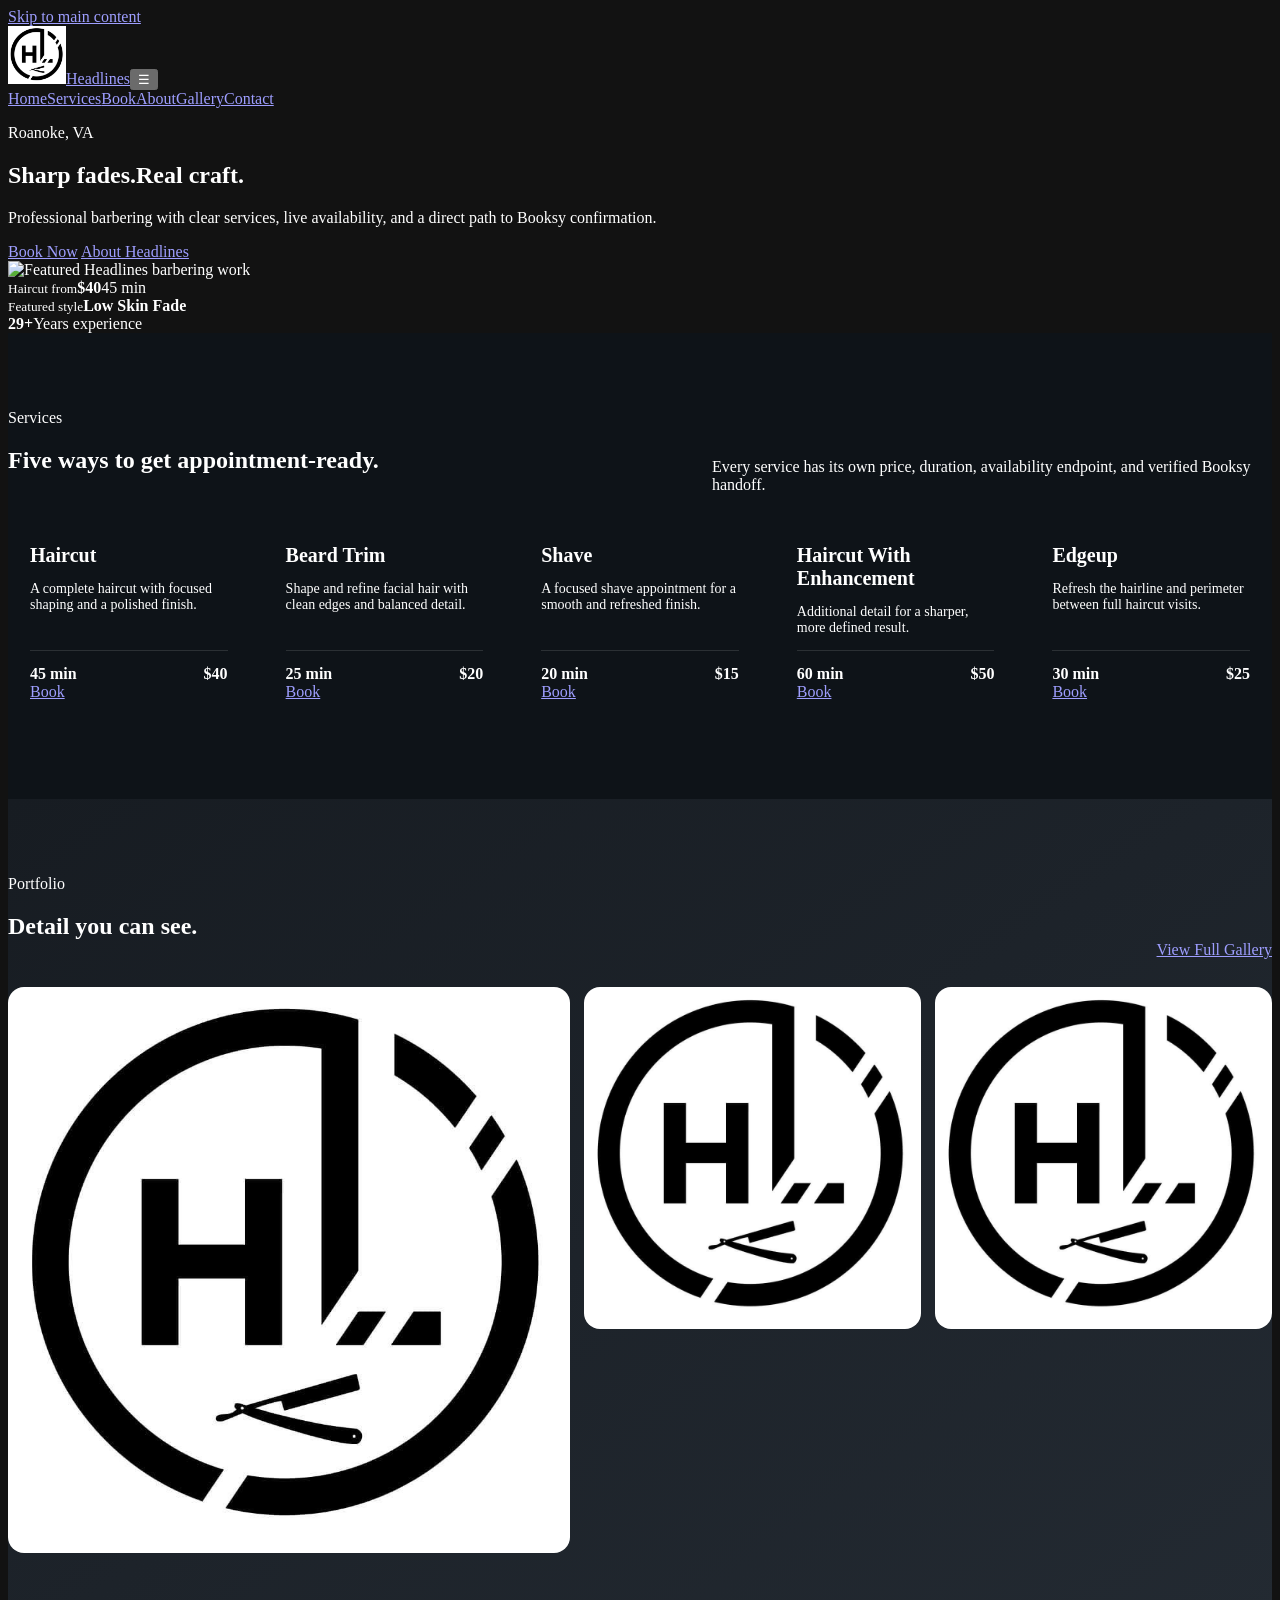
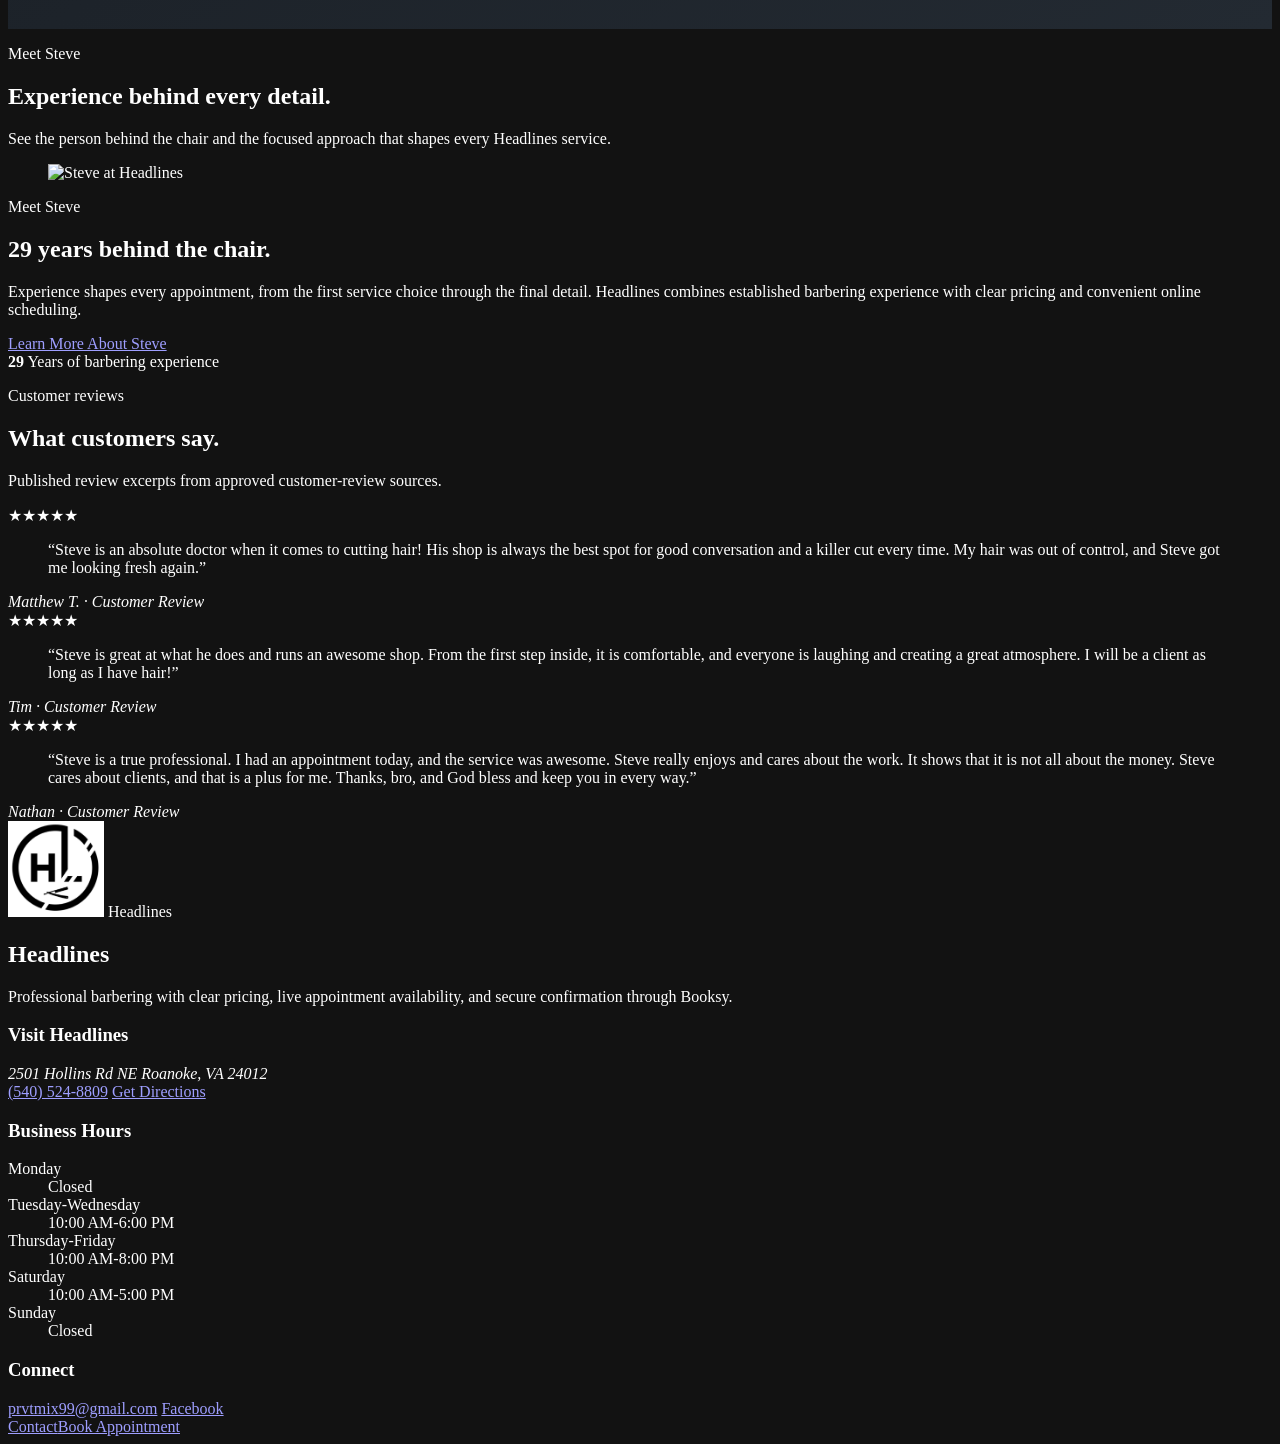
==== public-site/index.html @ 792f94fc "Complete Headlines branding and contact information" ====
<!doctype html>
<html lang="en-US">
<head>
  <meta charset="utf-8">
  <meta name="viewport" content="width=device-width, initial-scale=1">
  <meta name="theme-color" content="#111820">
  <meta name="color-scheme" content="dark">
  <title>Headlines | Haircuts and Grooming</title>
  <link rel="icon" type="image/png" sizes="32x32" href="/assets/images/proud-pops-favicon-32.png">
  <link rel="icon" type="image/png" sizes="192x192" href="/assets/images/proud-pops-icon-192.png">
  <link rel="apple-touch-icon" sizes="180x180" href="/assets/images/proud-pops-apple-touch-icon.png">
  <meta name="description" content="Explore Headlines services, portfolio, and live appointment availability, then open Booksy with the selected service, date, and time ready to confirm.">
  <link rel="canonical" href="https://proudpops.denduluru.com/">
  <meta property="og:type" content="website">
  <meta property="og:title" content="Headlines">
  <meta property="og:description" content="Professional barbering, clear pricing, live availability, and direct Booksy appointment confirmation.">
  <meta property="og:url" content="https://proudpops.denduluru.com/">
  <link rel="preconnect" href="https://wkpl27gu7j.execute-api.us-east-1.amazonaws.com" crossorigin>
  <link rel="stylesheet" href="/assets/css/site.css">
  <style>
    .pp-home-hero{padding:72px 0;background:radial-gradient(circle at 75% 20%,rgba(69,169,157,.17),transparent 35%),linear-gradient(145deg,#171c22,#232a32)}
    .pp-home-hero-grid{display:grid;grid-template-columns:minmax(0,1.08fr) minmax(370px,.92fr);gap:44px;align-items:center}
    .pp-home-title{margin:0;font-size:clamp(52px,8vw,98px);line-height:.91;letter-spacing:-.068em}
    .pp-home-title span{display:block;color:var(--pp-gold)}
    .pp-home-copy{max-width:680px;margin:21px 0 0;color:var(--pp-muted);font-size:18px}
    .pp-home-actions{display:flex;flex-wrap:wrap;gap:12px;margin-top:28px}
    .pp-home-proof{display:flex;flex-wrap:wrap;gap:18px;margin-top:28px;color:var(--pp-muted);font-size:13px;font-weight:800}
    .pp-home-proof span::before{content:'✓';margin-right:7px;color:var(--pp-teal)}
    .pp-home-visual{position:relative;min-height:540px;overflow:hidden;border:1px solid rgba(255,255,255,.14);border-radius:22px;background:var(--pp-surface-dark);box-shadow:var(--pp-shadow)}
    .pp-home-visual img{width:100%;height:100%;min-height:540px;object-fit:cover;filter:brightness(.86)}
    .pp-home-visual-badge{position:absolute;left:18px;right:18px;bottom:18px;padding:18px;border:1px solid rgba(255,255,255,.18);border-radius:14px;background:rgba(14,19,24,.88);backdrop-filter:blur(12px)}
    .pp-home-visual-badge strong{display:block;font-size:19px}.pp-home-visual-badge span{color:var(--pp-muted)}
    .pp-home-section{padding:76px 0}.pp-home-section-dark{background:#0e1318}.pp-home-section-gradient{background:linear-gradient(145deg,#171c22,#232a32)}
    .pp-home-heading-row{display:flex;align-items:end;justify-content:space-between;gap:24px;margin-bottom:28px}.pp-home-heading-row p{max-width:560px;margin:0;color:var(--pp-muted)}
    .pp-home-services{display:grid;grid-template-columns:repeat(5,minmax(0,1fr));gap:14px}
    .pp-home-service{display:flex;flex-direction:column;padding:22px}.pp-home-service h3{margin:0;font-size:20px}.pp-home-service p{flex:1;color:var(--pp-muted);font-size:14px}.pp-home-service-meta{display:flex;justify-content:space-between;gap:10px;padding-top:14px;border-top:1px solid rgba(255,255,255,.12);font-weight:900}.pp-home-service-meta span:last-child{color:var(--pp-gold)}
    .pp-home-gallery{display:grid;grid-template-columns:1.25fr .75fr .75fr;gap:14px}.pp-home-gallery a{position:relative;min-height:330px;overflow:hidden;border-radius:16px}.pp-home-gallery a:first-child{min-height:470px;grid-row:span 2}.pp-home-gallery img{width:100%;height:100%;object-fit:cover;transition:transform .25s ease}.pp-home-gallery a:hover img{transform:scale(1.03)}
    .pp-home-about{display:grid;grid-template-columns:minmax(0,1fr) minmax(320px,.75fr);gap:22px}.pp-home-about-card{padding:30px}.pp-home-about-card h2{margin:0 0 14px;font-size:clamp(34px,5vw,54px);line-height:1}.pp-home-about-card p{color:var(--pp-muted)}
    .pp-home-cta{display:grid;grid-template-columns:minmax(0,1fr) auto;gap:24px;align-items:center;padding:32px}.pp-home-cta h2{margin:0 0 8px;font-size:36px}.pp-home-cta p{margin:0;color:var(--pp-muted)}
    @media(max-width:1050px){.pp-home-services{grid-template-columns:repeat(3,minmax(0,1fr))}.pp-home-hero-grid{grid-template-columns:1fr}.pp-home-visual{min-height:460px}.pp-home-visual img{min-height:460px}}
    @media(max-width:760px){.pp-home-services{grid-template-columns:1fr 1fr}.pp-home-gallery{grid-template-columns:1fr 1fr}.pp-home-gallery a:first-child{grid-column:1/3;grid-row:auto;min-height:390px}.pp-home-about,.pp-home-cta{grid-template-columns:1fr}.pp-home-heading-row{align-items:flex-start;flex-direction:column}}
    @media(max-width:520px){.pp-home-services,.pp-home-gallery{grid-template-columns:1fr}.pp-home-gallery a:first-child{grid-column:auto}.pp-home-actions{display:grid}.pp-home-actions .pp-button{width:100%}.pp-home-visual,.pp-home-visual img{min-height:420px}}
  </style>
  <script src="/assets/js/site.js" defer></script>
  <!-- PROUDPOPS-MULTIPAGE-HOMEPAGE-PRODUCTION-V1 -->
  <!-- PROUDPOPS-CONCEPT-HERO-ON-HOME-V1 -->
  <!-- PROUDPOPS-OFFICIAL-LOGO-V1 -->
  <!-- PROUDPOPS-ABOUT-STEVE-REVIEWS-V1 -->
  <!-- PROUDPOPS-STEVE-PHOTO-V1 -->
  <!-- PROUDPOPS-HOMEPAGE-ORDER-APPROVED-V1 -->
  <!-- PROUDPOPS-ADDRESS-PHONE-V1 -->
      <!-- PROUDPOPS-HOMEPAGE-FOOTER-CLEANUP-V1 -->
  <!-- PROUDPOPS-HOURS-FACEBOOK-EMAIL-V1 -->
  <!-- PROUDPOPS-SIMPLIFIED-FOOTER-V1 -->
  <!-- PROUDPOPS-FOOTER-NAV-COLUMNS-REMOVED-V2 -->
  <!-- PROUDPOPS-HOME-SERVICE-ACCENTS-V1 -->
  <!-- PROUDPOPS-ACTUAL-HOME-SERVICE-ACCENTS-DEPLOYED-V1 -->
  <!-- PROUDPOPS-HOMEPAGE-REAL-GALLERY-PHOTOS-V1 -->
  <!-- PROUDPOPS-HOMEPAGE-PORTFOLIO-THIRD-REAL-V1 -->
  <!-- PROUDPOPS-MOBILE-STEVE-INTRO-DEPLOYED-V1 -->
  <!-- PROUDPOPS-HOME-PORTFOLIO-EQUAL-COLUMNS-DEPLOYED-V1 -->
</head>
<body class="pp-homepage">
  <a class="pp-skip-link" href="#main-content">Skip to main content</a>
  <header class="pp-site-header"><div class="pp-wrap pp-header-inner"><a class="pp-brand" href="/index.html" aria-label="Headlines multipage home"><img class="pp-brand-logo" src="assets/images/headlines-logo.jpg" alt="Headlines logo" width="58" height="58" decoding="async"><span>Headlines</span></a><button class="pp-menu-button" type="button" aria-label="Open navigation menu" aria-expanded="false" data-menu-toggle><span aria-hidden="true">☰</span></button><nav class="pp-nav" aria-label="Primary navigation" data-site-nav><a href="/index.html">Home</a><a href="/services.html">Services</a><a class="pp-nav-book" href="/book.html">Book</a><a href="/about.html">About</a><a href="/gallery.html">Gallery</a><a href="/contact.html">Contact</a></nav></div></header>

  <main id="main-content">
    <section class="pp-concept-home-hero" aria-labelledby="home-hero-title">
  <div class="pp-wrap pp-concept-home-grid">
    <div class="pp-concept-home-copy">
      <p class="pp-kicker">Roanoke, VA</p>
      <h1 id="home-hero-title">Sharp fades.<span>Real craft.</span></h1>
      <p>Professional barbering with clear services, live availability, and a direct path to Booksy confirmation.</p>
      <div class="pp-concept-home-actions">
        <a class="pp-button pp-button-primary" href="/book.html">Book Now</a>
        <a class="pp-button pp-button-secondary" href="/about.html">About Headlines</a>
      </div>
    </div>
    <div class="pp-concept-home-visual">
      <img src="/assets/images/ai-bald-fade-waves.png" alt="Featured Headlines barbering work" fetchpriority="high" decoding="async">
      <div class="pp-concept-badge pp-concept-price"><small>Haircut from</small><strong>$40</strong><span>45 min</span></div>
      <div class="pp-concept-badge pp-concept-style"><small>Featured style</small><strong>Low Skin Fade</strong></div>
      <div class="pp-concept-badge pp-concept-experience"><strong>29+</strong><span>Years experience</span></div>
    </div>
  </div>
</section>

    <section class="pp-home-section pp-home-section-dark" aria-labelledby="home-services-title"><div class="pp-wrap"><div class="pp-home-heading-row"><div><p class="pp-kicker">Services</p><h2 class="pp-section-title" id="home-services-title">Five ways to get appointment-ready.</h2></div><p>Every service has its own price, duration, availability endpoint, and verified Booksy handoff.</p></div><div class="pp-home-services">
      <article class="pp-card pp-home-service"><h3>Haircut</h3><p>A complete haircut with focused shaping and a polished finish.</p><div class="pp-home-service-meta"><span>45 min</span><span>$40</span></div><a class="pp-button pp-button-primary" href="/book.html?service=haircut">Book</a></article>
      <article class="pp-card pp-home-service"><h3>Beard Trim</h3><p>Shape and refine facial hair with clean edges and balanced detail.</p><div class="pp-home-service-meta"><span>25 min</span><span>$20</span></div><a class="pp-button pp-button-primary" href="/book.html?service=beard-trim">Book</a></article>
      <article class="pp-card pp-home-service"><h3>Shave</h3><p>A focused shave appointment for a smooth and refreshed finish.</p><div class="pp-home-service-meta"><span>20 min</span><span>$15</span></div><a class="pp-button pp-button-primary" href="/book.html?service=shave">Book</a></article>
      <article class="pp-card pp-home-service"><h3>Haircut With Enhancement</h3><p>Additional detail for a sharper, more defined result.</p><div class="pp-home-service-meta"><span>60 min</span><span>$50</span></div><a class="pp-button pp-button-primary" href="/book.html?service=haircut-enhancement">Book</a></article>
      <article class="pp-card pp-home-service"><h3>Edgeup</h3><p>Refresh the hairline and perimeter between full haircut visits.</p><div class="pp-home-service-meta"><span>30 min</span><span>$25</span></div><a class="pp-button pp-button-primary" href="/book.html?service=edgeup">Book</a></article>
    </div></div></section>
<!-- PROUDPOPS-HOMEPAGE-SECTION-ORDER-V1 -->
<section class="pp-home-section pp-home-section-gradient" aria-labelledby="home-gallery-title"><div class="pp-wrap"><div class="pp-home-heading-row"><div><p class="pp-kicker">Portfolio</p><h2 class="pp-section-title" id="home-gallery-title">Detail you can see.</h2></div><a class="pp-button pp-button-secondary" href="/gallery.html">View Full Gallery</a></div><div class="pp-home-gallery"><a href="/gallery.html"><img loading="lazy" src="assets/images/headlines-logo.jpg" alt="Headlines logo" loading="lazy" decoding="async"></a><a href="/gallery.html"><img loading="lazy" src="assets/images/headlines-logo.jpg" alt="Headlines logo" loading="lazy" decoding="async"></a><a href="/gallery.html"><img src="assets/images/headlines-logo.jpg" alt="Headlines logo" loading="lazy" decoding="async"></a></div></div></section>

<!-- PROUDPOPS-ABOUT-STEVE-REVIEWS-V1-START -->
<section class="pp-steve-section" aria-labelledby="meet-steve-home-title">

<!-- PROUDPOPS-MOBILE-STEVE-INTRO-V1-START -->
<div class="pp-mobile-steve-intro" aria-labelledby="pp-mobile-steve-title">
  <p class="pp-mobile-steve-kicker">Meet Steve</p>
  <h2 id="pp-mobile-steve-title">Experience behind every detail.</h2>
  <p>See the person behind the chair and the focused approach that shapes every Headlines service.</p>
</div>
<!-- PROUDPOPS-MOBILE-STEVE-INTRO-V1-END -->
<div class="pp-wrap pp-steve-grid">
    <figure class="pp-steve-photo-card pp-steve-photo-card-home">
      <img class="pp-steve-photo" src="/assets/images/steve-home.jpg" alt="Steve at Headlines" width="540" height="720" loading="lazy" decoding="async">
    </figure>

    <article class="pp-card pp-steve-copy">
      <p class="pp-kicker">Meet Steve</p>
      <h2 id="meet-steve-home-title">29 years behind the chair.</h2>
      <p>Experience shapes every appointment, from the first service choice through the final detail. Headlines combines established barbering experience with clear pricing and convenient online scheduling.</p>
      <a class="pp-button pp-button-secondary" href="/about.html#meet-steve">Learn More About Steve</a>
    </article>
    <aside class="pp-card pp-steve-stat" aria-label="Twenty-nine years of barbering experience">
      <strong>29</strong>
      <span>Years of barbering experience</span>
    </aside>
  </div>
</section>
<section class="pp-reviews-section" aria-labelledby="customer-reviews-title">
  <div class="pp-wrap">
    <div class="pp-reviews-heading">
      <div><p class="pp-kicker">Customer reviews</p><h2 class="pp-section-title" id="customer-reviews-title">What customers say.</h2></div>
      <p>Published review excerpts from approved customer-review sources.</p>
    </div>
    <div class="pp-review-grid"><article class="pp-card pp-review-card">
          <span class="pp-review-stars" aria-label="5 out of 5 stars">★★★★★</span>
          <blockquote>“Steve is an absolute doctor when it comes to cutting hair! His shop is always the best spot for good conversation and a killer cut every time. My hair was out of control, and Steve got me looking fresh again.”</blockquote>
          <cite>Matthew T. · Customer Review</cite>
        </article>
<article class="pp-card pp-review-card">
          <span class="pp-review-stars" aria-label="5 out of 5 stars">★★★★★</span>
          <blockquote>“Steve is great at what he does and runs an awesome shop. From the first step inside, it is comfortable, and everyone is laughing and creating a great atmosphere. I will be a client as long as I have hair!”</blockquote>
          <cite>Tim · Customer Review</cite>
        </article>
<article class="pp-card pp-review-card">
          <span class="pp-review-stars" aria-label="5 out of 5 stars">★★★★★</span>
          <blockquote>“Steve is a true professional. I had an appointment today, and the service was awesome. Steve really enjoys and cares about the work. It shows that it is not all about the money. Steve cares about clients, and that is a plus for me. Thanks, bro, and God bless and keep you in every way.”</blockquote>
          <cite>Nathan · Customer Review</cite>
        </article></div>
  </div>
</section>
<!-- PROUDPOPS-ABOUT-STEVE-REVIEWS-V1-END -->











  </main>
<footer class="pp-site-footer">
      <div class="pp-footer-logo-lockup">
          <img class="pp-footer-logo" src="assets/images/headlines-logo.jpg" alt="Headlines logo" width="96" height="96" loading="lazy" decoding="async">
          <span>Headlines</span>
        </div><div class="pp-wrap pp-footer-grid pp-footer-grid-simplified">
      <div><h2>Headlines</h2><p>Professional barbering with clear pricing, live appointment availability, and secure confirmation through Booksy.</p></div>
    </div><!-- PROUDPOPS-FOOTER-LOCATION-V1-START -->
<div class="pp-footer-location">
  <h3>Visit Headlines</h3>
  <address>
    <span>2501 Hollins Rd NE</span>
    <span>Roanoke, VA 24012</span>
  </address>
  <div class="pp-footer-location-links">
    <a href="tel:+15405248809">(540) 524-8809</a>
    <a href="https://www.google.com/maps/search/?api=1&query=2501+Hollins+Rd+NE+Roanoke+VA+24012" target="_blank" rel="noopener noreferrer">Get Directions</a>
  </div>
</div>
<!-- PROUDPOPS-FOOTER-LOCATION-V1-END -->
<!-- PROUDPOPS-HOURS-SOCIAL-EMAIL-V1-START -->
<div class="pp-footer-business-details">
  <div class="pp-footer-hours">
    <h3>Business Hours</h3>
    <dl>
      <div><dt>Monday</dt><dd>Closed</dd></div>
      <div><dt>Tuesday-Wednesday</dt><dd>10:00 AM-6:00 PM</dd></div>
      <div><dt>Thursday-Friday</dt><dd>10:00 AM-8:00 PM</dd></div>
      <div><dt>Saturday</dt><dd>10:00 AM-5:00 PM</dd></div>
      <div><dt>Sunday</dt><dd>Closed</dd></div>
    </dl>
  </div>
  <div class="pp-footer-connect">
    <h3>Connect</h3>
    <a href="mailto:prvtmix99@gmail.com">prvtmix99@gmail.com</a>
    <a href="https://www.facebook.com/p/Proud-Pops-Barbershop-100063230739040/" target="_blank" rel="noopener noreferrer">Facebook</a>
  </div>
</div>
<!-- PROUDPOPS-HOURS-SOCIAL-EMAIL-V1-END -->
</footer>
  <div class="pp-mobile-actions" aria-label="Quick actions"><a class="pp-mobile-call" href="/contact.html">Contact</a><a class="pp-mobile-book" href="/book.html">Book Appointment</a></div>
<!-- PROUDPOPS-ACTUAL-HOME-SERVICE-ACCENTS-V1-START -->
<script>
(() => {
  const normalize = value => (value || '').replace(/\s+/g, ' ').trim().toLowerCase();
  const expected = [
    ['haircut', 'pp-accent-haircut'],
    ['beard trim', 'pp-accent-beard'],
    ['shave', 'pp-accent-shave'],
    ['haircut with enhancement', 'pp-accent-enhancement'],
    ['edgeup', 'pp-accent-edgeup']
  ];

  const heading = [...document.querySelectorAll('h1,h2')]
    .find(node => normalize(node.textContent).includes('five ways to get'));
  const section = heading ? heading.closest('section') : null;
  if (!section) return;

  const candidates = [...section.querySelectorAll('article, li, div')]
    .filter(node => {
      const text = normalize(node.textContent);
      const directBookLinks = [...node.querySelectorAll('a,button')]
        .filter(action => normalize(action.textContent) === 'book');
      return directBookLinks.length === 1 && expected.some(([name]) => text.includes(name));
    })
    .sort((a, b) => a.querySelectorAll('*').length - b.querySelectorAll('*').length);

  const used = new Set();
  expected.forEach(([name, className], index) => {
    const card = candidates.find(node => !used.has(node) && normalize(node.textContent).includes(name));
    if (!card) return;
    used.add(card);
    card.classList.add('pp-actual-home-service-card', className);
    card.dataset.serviceAccentIndex = String(index + 1);
  });

  section.dataset.serviceAccentCards = String(used.size);
})();
</script>
<!-- PROUDPOPS-ACTUAL-HOME-SERVICE-ACCENTS-V1-END -->
<!-- PROUDPOPS-HOME-PORTFOLIO-EQUAL-COLUMNS-V1-START -->
<script>
(() => {
  const normalize = value => (value || '').replace(/\s+/g, ' ').trim().toLowerCase();
  const heading = [...document.querySelectorAll('h1,h2,h3')]
    .find(node => normalize(node.textContent).includes('detail you can see'));
  const section = heading ? heading.closest('section') : null;
  if (!section) return;

  const images = [...section.querySelectorAll('img')].slice(0, 3);
  if (images.length !== 3) return;

  const wrappers = images.map(image => {
    let node = image.parentElement;
    while (node && node !== section) {
      if (node.querySelectorAll('img').length === 1) return node;
      node = node.parentElement;
    }
    return image;
  });

  let grid = wrappers[0].parentElement;
  while (grid && grid !== section) {
    if (wrappers.every(wrapper => grid.contains(wrapper))) break;
    grid = grid.parentElement;
  }
  if (!grid || grid === section) return;

  grid.classList.add('pp-home-portfolio-equal-grid');
  wrappers.forEach((wrapper, index) => {
    wrapper.classList.add('pp-home-portfolio-equal-item');
    wrapper.dataset.portfolioEqualIndex = String(index + 1);
    images[index].classList.add('pp-home-portfolio-equal-image');
  });
  section.dataset.portfolioEqualColumns = '3';
})();
</script>
<!-- PROUDPOPS-HOME-PORTFOLIO-EQUAL-COLUMNS-V1-END -->
</body>
</html>
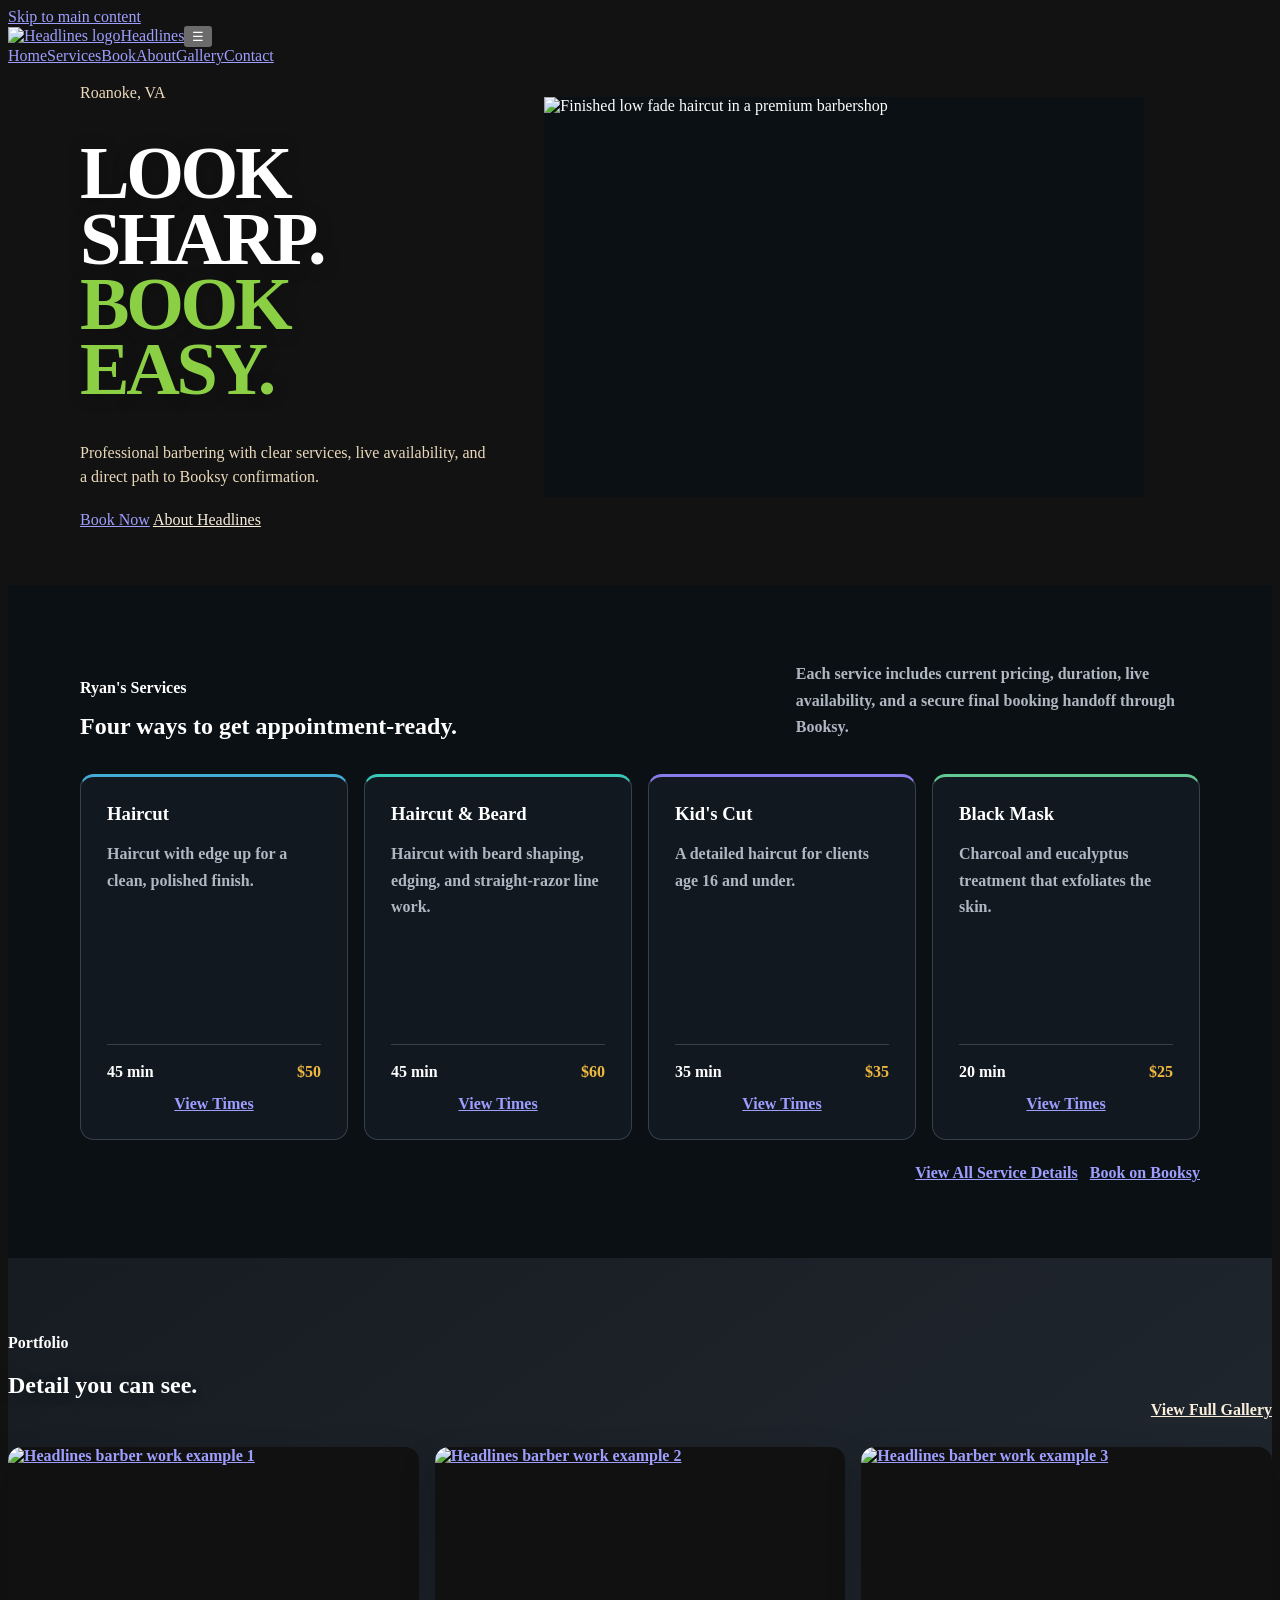
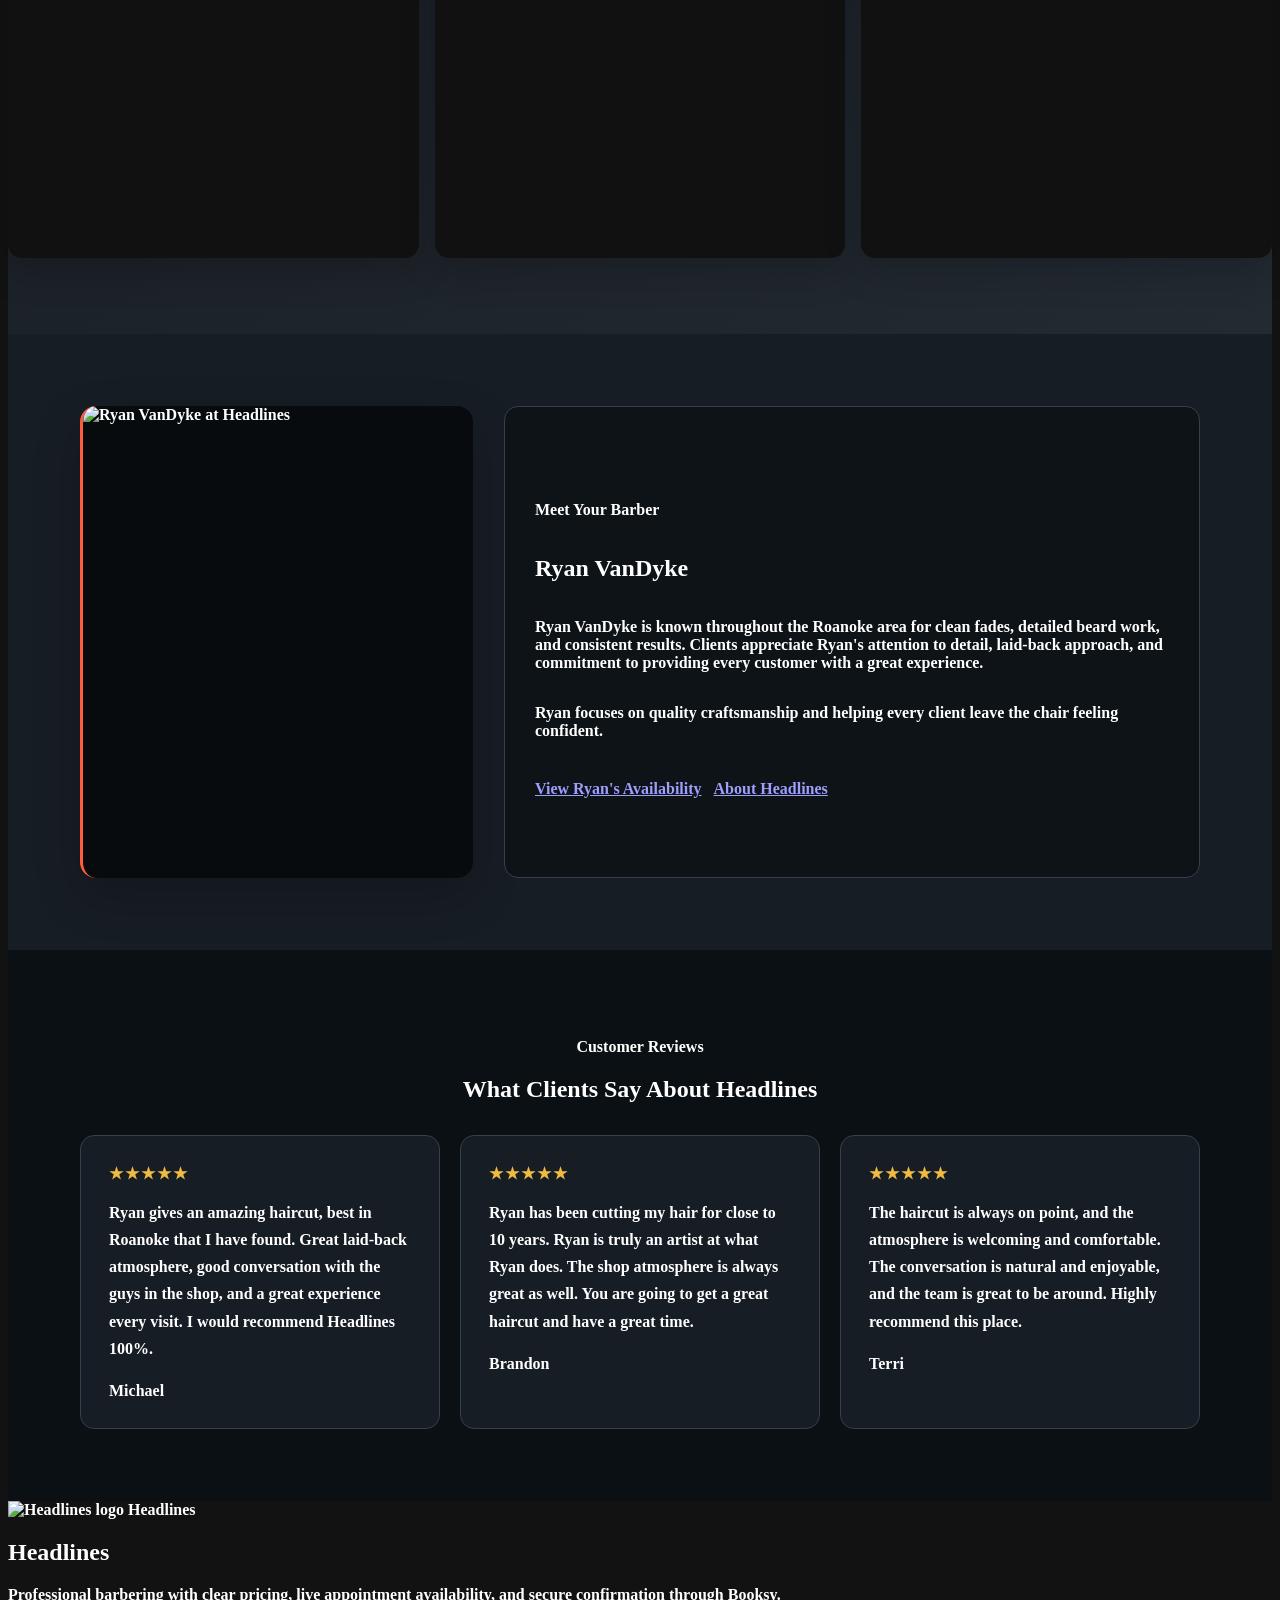
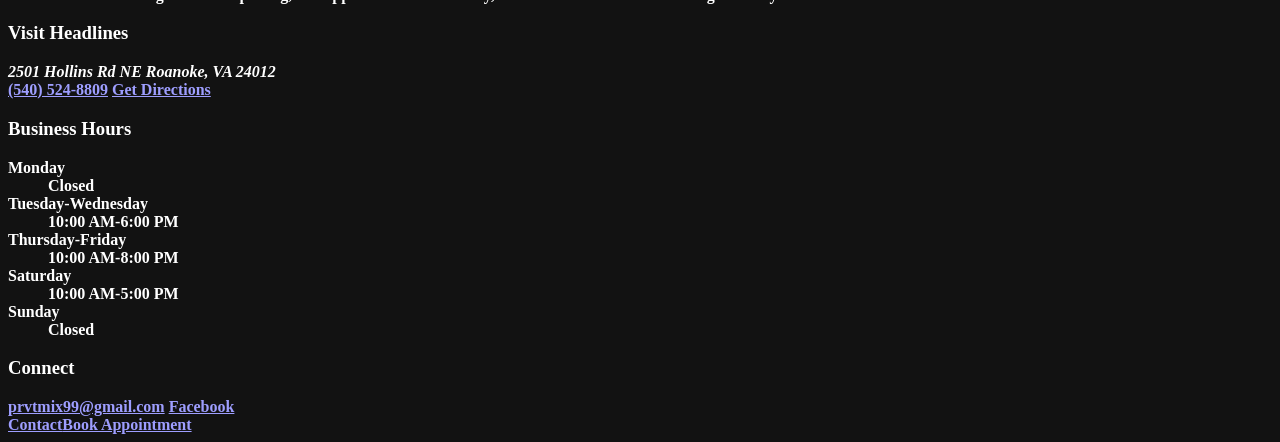
==== commit e95a3061: "Update homepage hero message to Look Sharp Book Easy" ====
--- a/public-site/index.html
+++ b/public-site/index.html
@@ -3,12 +3,8 @@
 <head>
   <meta charset="utf-8">
   <meta name="viewport" content="width=device-width, initial-scale=1">
-  <meta name="theme-color" content="#111820">
   <meta name="color-scheme" content="dark">
   <title>Headlines | Haircuts and Grooming</title>
-  <link rel="icon" type="image/png" sizes="32x32" href="/assets/images/proud-pops-favicon-32.png">
-  <link rel="icon" type="image/png" sizes="192x192" href="/assets/images/proud-pops-icon-192.png">
-  <link rel="apple-touch-icon" sizes="180x180" href="/assets/images/proud-pops-apple-touch-icon.png">
   <meta name="description" content="Explore Headlines services, portfolio, and live appointment availability, then open Booksy with the selected service, date, and time ready to confirm.">
   <link rel="canonical" href="https://proudpops.denduluru.com/">
   <meta property="og:type" content="website">
@@ -59,108 +55,456 @@
   <!-- PROUDPOPS-HOMEPAGE-PORTFOLIO-THIRD-REAL-V1 -->
   <!-- PROUDPOPS-MOBILE-STEVE-INTRO-DEPLOYED-V1 -->
   <!-- PROUDPOPS-HOME-PORTFOLIO-EQUAL-COLUMNS-DEPLOYED-V1 -->
+
+
+<style id="headlines-home-ryan-reviews-v1">
+.pp-home-staff-section,.pp-home-reviews-section{padding:72px 0}.pp-home-staff-section{background:#171d24}.pp-home-reviews-section{background:#0b1014}.pp-home-staff-section>.pp-container,.pp-home-reviews-section>.pp-container{width:min(1120px,calc(100% - 40px));max-width:1120px;margin-left:auto;margin-right:auto}.pp-home-staff-profile{display:grid;grid-template-columns:minmax(250px,340px) minmax(0,1fr);gap:40px;align-items:center}.pp-home-staff-photo-wrap{overflow:hidden;border-radius:16px;border-left:3px solid #ff5d3a;background:#080b0e;box-shadow:0 18px 48px rgba(0,0,0,.18)}.pp-home-staff-photo{display:block;width:100%;aspect-ratio:4/3;object-fit:cover;object-position:center}.pp-home-staff-copy{padding:30px;border:1px solid #34404b;border-radius:14px;background:#0e1318}.pp-home-staff-actions{display:flex;flex-wrap:wrap;gap:12px;margin-top:24px}.pp-home-reviews-heading{max-width:760px;margin:0 auto 32px;text-align:center}.pp-home-reviews-grid{display:grid;grid-template-columns:repeat(3,minmax(0,1fr));gap:20px}.pp-home-review-card{padding:28px;border:1px solid #34404b;border-radius:14px;background:#171d24}.pp-home-review-stars{margin:0 0 16px;color:#f0b93f;letter-spacing:.12em}.pp-home-review-card blockquote{margin:0 0 20px;line-height:1.7}.pp-home-review-author{margin:0;font-weight:800;color:#fff}@media(max-width:850px){.pp-home-staff-section>.pp-container,.pp-home-reviews-section>.pp-container{width:min(100% - 28px,1120px)}.pp-home-staff-profile{grid-template-columns:1fr}.pp-home-staff-photo-wrap{max-width:520px;margin:auto}.pp-home-reviews-grid{grid-template-columns:1fr}}@media(max-width:560px){.pp-home-staff-section,.pp-home-reviews-section{padding:52px 0}.pp-home-staff-copy,.pp-home-review-card{padding:22px}}
+</style>
+
+
+<style id="headlines-home-work-photos-v1">
+.pp-home-work-grid{display:grid;grid-template-columns:repeat(3,minmax(0,1fr));gap:16px;margin-top:28px}.pp-home-work-card{display:block;overflow:hidden;border-radius:14px;background:#111;aspect-ratio:1/1;box-shadow:0 14px 36px rgba(0,0,0,.18)}.pp-home-work-card img{display:block;width:100%;height:100%;object-fit:cover;object-position:center;transition:transform .25s ease}.pp-home-work-card:hover img,.pp-home-work-card:focus-visible img{transform:scale(1.035)}@media(max-width:700px){.pp-home-work-grid{grid-template-columns:1fr;gap:12px}.pp-home-work-card{aspect-ratio:4/3}}
+</style>
+
+
+<style id="headlines-home-content-width-v1">
+#home-ryan-vandyke>.pp-container,#home-customer-reviews>.pp-container{width:min(1120px,calc(100% - 40px));max-width:1120px;margin-left:auto;margin-right:auto;padding-left:0;padding-right:0}@media(max-width:850px){#home-ryan-vandyke>.pp-container,#home-customer-reviews>.pp-container{width:min(100% - 28px,1120px)}}
+</style>
+
+
+<style id="headlines-home-services-v1">
+.pp-home-services-section{padding:76px 0;background:#0b1014}.pp-home-services-section>.pp-container{width:min(1120px,calc(100% - 40px));max-width:1120px;margin-right:auto;margin-left:auto}.pp-home-services-heading{display:grid;grid-template-columns:minmax(0,1.25fr) minmax(260px,.75fr);gap:42px;align-items:end;margin-bottom:34px}.pp-home-services-heading h2{margin:8px 0 0}.pp-home-services-heading>p{margin:0;color:#aeb7c2;line-height:1.65}.pp-home-services-grid{display:grid;grid-template-columns:repeat(4,minmax(0,1fr));gap:16px}.pp-home-service-card{display:flex;min-height:310px;flex-direction:column;padding:26px;border:1px solid #34404b;border-top:3px solid #43acd5;border-radius:14px;background:#111820}.pp-home-service-card:nth-child(2){border-top-color:#39c9b9}.pp-home-service-card:nth-child(3){border-top-color:#897bea}.pp-home-service-card:nth-child(4){border-top-color:#63c895}.pp-home-service-card h3{margin:0 0 16px}.pp-home-service-card p{margin:0 0 24px;color:#aeb7c2;line-height:1.65}.pp-home-service-meta{display:flex;justify-content:space-between;gap:16px;margin-top:auto;margin-bottom:14px;padding-top:18px;border-top:1px solid #34404b}.pp-home-service-meta strong:last-child{color:#f0b93f}.pp-home-service-card .pp-button{text-align:center}.pp-home-services-actions{display:flex;justify-content:flex-end;flex-wrap:wrap;gap:12px;margin-top:24px}@media(max-width:950px){.pp-home-services-grid{grid-template-columns:repeat(2,minmax(0,1fr))}}@media(max-width:700px){.pp-home-services-section>.pp-container{width:min(100% - 28px,1120px)}.pp-home-services-heading{grid-template-columns:1fr;gap:14px}.pp-home-services-grid{grid-template-columns:1fr}.pp-home-service-card{min-height:0}.pp-home-services-actions{justify-content:flex-start}}
+</style>
+
+
+<style id="headlines-home-ryan-photo-adjust-v1">
+/* Balance the Ryan profile image with the adjacent content card. */
+#home-ryan-vandyke .pp-home-staff-profile {
+  grid-template-columns: minmax(300px, 390px) minmax(0, 1fr) !important;
+  gap: 34px !important;
+  align-items: stretch !important;
+}
+
+#home-ryan-vandyke .pp-home-staff-photo-wrap {
+  width: 100% !important;
+  height: 100% !important;
+  min-height: 410px !important;
+  margin: 0 !important;
+  border-radius: 16px !important;
+}
+
+#home-ryan-vandyke .pp-home-staff-photo {
+  width: 100% !important;
+  height: 100% !important;
+  min-height: 410px !important;
+  aspect-ratio: auto !important;
+  object-fit: cover !important;
+  object-position: center 20% !important;
+}
+
+#home-ryan-vandyke .pp-home-staff-copy {
+  display: flex !important;
+  flex-direction: column !important;
+  justify-content: center !important;
+  min-height: 410px !important;
+}
+
+@media (max-width: 850px) {
+  #home-ryan-vandyke .pp-home-staff-profile {
+    grid-template-columns: 1fr !important;
+  }
+
+  #home-ryan-vandyke .pp-home-staff-photo-wrap {
+    width: min(100%, 520px) !important;
+    min-height: 0 !important;
+    margin-right: auto !important;
+    margin-left: auto !important;
+  }
+
+  #home-ryan-vandyke .pp-home-staff-photo {
+    height: auto !important;
+    min-height: 0 !important;
+    aspect-ratio: 4 / 3 !important;
+    object-position: center 18% !important;
+  }
+
+  #home-ryan-vandyke .pp-home-staff-copy {
+    min-height: 0 !important;
+  }
+}
+</style>
+  <link rel="stylesheet" href="/assets/css/portal-theme.css?v=2">
+
+<style id="headlines-ai-hero-full-image-v2">
+/* The generated artwork is 3:2 and already contains all three badges. */
+[data-headlines-ai-hero-frame] {
+  position: relative !important;
+  display: block !important;
+  width: 100% !important;
+  height: auto !important;
+  min-height: 0 !important;
+  aspect-ratio: 3 / 2 !important;
+  overflow: hidden !important;
+  background: #0b1014 !important;
+}
+
+[data-headlines-ai-hero] {
+  position: static !important;
+  display: block !important;
+  width: 100% !important;
+  height: 100% !important;
+  min-height: 0 !important;
+  max-width: none !important;
+  max-height: none !important;
+  aspect-ratio: 3 / 2 !important;
+  object-fit: contain !important;
+  object-position: center center !important;
+  margin: 0 !important;
+  transform: none !important;
+}
+
+/* Old HTML badges are hidden because the AI image already includes them. */
+[data-headlines-legacy-hero-overlay] {
+  display: none !important;
+}
+
+@media (max-width: 760px) {
+  [data-headlines-ai-hero-frame] {
+    width: 100% !important;
+    aspect-ratio: 3 / 2 !important;
+  }
+
+  [data-headlines-ai-hero] {
+    width: 100% !important;
+    height: 100% !important;
+    object-fit: contain !important;
+  }
+}
+</style>
+
+
+<style id="headlines-home-hero-reviews-width-v2">
+/* The runtime sets --reviews-content-width from the real reviews container. */
+[data-headlines-home-hero-section] {
+  width: 100% !important;
+  max-width: none !important;
+}
+
+[data-headlines-home-hero-inner] {
+  position: relative !important;
+  left: 50% !important;
+  display: grid !important;
+  width: var(--reviews-content-width, min(1320px, calc(100vw - 80px))) !important;
+  max-width: none !important;
+  margin-right: 0 !important;
+  margin-left: 0 !important;
+  transform: translateX(-50%) !important;
+  grid-template-columns: minmax(360px, 0.88fr) minmax(600px, 1.12fr) !important;
+  gap: 56px !important;
+  align-items: center !important;
+}
+
+[data-headlines-ai-hero-frame] {
+  width: 100% !important;
+  max-width: none !important;
+}
+
+@media (max-width: 980px) {
+  [data-headlines-home-hero-inner] {
+    left: auto !important;
+    width: min(100% - 28px, 1120px) !important;
+    margin-right: auto !important;
+    margin-left: auto !important;
+    transform: none !important;
+    grid-template-columns: 1fr !important;
+    gap: 28px !important;
+  }
+}
+</style>
+
+
+<style id="headlines-home-hero-heading-colors-v2">
+[data-headlines-hero-heading] {
+  display: flex !important;
+  flex-direction: column !important;
+  gap: 0 !important;
+}
+
+[data-headlines-hero-heading] .pp-hero-heading-white {
+  display: block !important;
+  color: #FFFFFF !important;
+  -webkit-text-fill-color: #FFFFFF !important;
+  text-shadow: 0 2px 18px rgba(0, 0, 0, 0.28) !important;
+}
+
+[data-headlines-hero-heading] .pp-hero-heading-green {
+  display: block !important;
+  color: #8BCF45 !important;
+  -webkit-text-fill-color: #8BCF45 !important;
+  text-shadow: 0 2px 18px rgba(0, 0, 0, 0.24) !important;
+}
+
+[data-hero-about-headlines] {
+  background: transparent !important;
+  border-color: #8BCF45 !important;
+  color: #F8EEDB !important;
+  -webkit-text-fill-color: #F8EEDB !important;
+}
+
+[data-hero-about-headlines]:hover,
+[data-hero-about-headlines]:focus-visible {
+  background: #8BCF45 !important;
+  border-color: #8BCF45 !important;
+  color: #182015 !important;
+  -webkit-text-fill-color: #182015 !important;
+}
+
+[data-headlines-home-hero-section] p {
+  color: #EAD9BC !important;
+}
+</style>
+
+
+<style id="headlines-home-portfolio-contrast-v1">
+/* Portfolio section sits on a dark background, so force readable colors. */
+[data-home-portfolio-heading] {
+  color: #FFFFFF !important;
+  -webkit-text-fill-color: #FFFFFF !important;
+  text-shadow: 0 2px 16px rgba(0, 0, 0, 0.24) !important;
+}
+
+[data-home-portfolio-link] {
+  background: transparent !important;
+  border-color: #8BCF45 !important;
+  color: #F8EEDB !important;
+  -webkit-text-fill-color: #F8EEDB !important;
+}
+
+[data-home-portfolio-link]:hover,
+[data-home-portfolio-link]:focus-visible {
+  background: #8BCF45 !important;
+  border-color: #8BCF45 !important;
+  color: #182015 !important;
+  -webkit-text-fill-color: #182015 !important;
+}
+</style>
+
+
+<style id="headlines-home-hero-auto-balance-v2">
+/* JS computes this size so the complete left column matches the image height. */
+:root {
+  --headlines-hero-heading-size: clamp(4.2rem, 6vw, 7.2rem);
+}
+
+[data-headlines-home-hero-inner] {
+  align-items: center !important;
+}
+
+[data-headlines-home-hero-inner] > :first-child {
+  display: flex !important;
+  flex-direction: column !important;
+  justify-content: center !important;
+  min-height: 0 !important;
+}
+
+[data-headlines-hero-heading] {
+  margin-top: 14px !important;
+  margin-bottom: 22px !important;
+  font-size: var(--headlines-hero-heading-size) !important;
+  line-height: 0.88 !important;
+  letter-spacing: -0.045em !important;
+}
+
+[data-headlines-home-hero-section] p {
+  max-width: 34rem !important;
+  margin-bottom: 22px !important;
+  line-height: 1.52 !important;
+}
+
+[data-headlines-ai-hero-frame] {
+  width: 100% !important;
+  align-self: center !important;
+}
+
+@media (max-width: 980px) {
+  :root {
+    --headlines-hero-heading-size: clamp(3.4rem, 13vw, 5.5rem);
+  }
+
+  [data-headlines-hero-heading] {
+    line-height: 0.91 !important;
+  }
+}
+</style>
+  <link rel="icon" type="image/png" sizes="32x32" href="/assets/images/favicon-32.png?v=1">
+  <link rel="apple-touch-icon" sizes="180x180" href="/assets/images/apple-touch-icon.png?v=1">
+  <link rel="manifest" href="/site.webmanifest?v=1">
+  <meta name="theme-color" content="#282019">
+
+<style id="headlines-home-hero-look-sharp-v1">
+/* Keep the revised four-line headline balanced beside the 3:2 hero artwork. */
+[data-headlines-hero-heading] {
+  font-size: clamp(4.4rem, 5.8vw, 7.2rem) !important;
+  line-height: 0.88 !important;
+  letter-spacing: -0.045em !important;
+}
+
+[data-headlines-hero-heading] .pp-hero-heading-white {
+  color: #FFFFFF !important;
+  -webkit-text-fill-color: #FFFFFF !important;
+}
+
+[data-headlines-hero-heading] .pp-hero-heading-green {
+  color: #8BCF45 !important;
+  -webkit-text-fill-color: #8BCF45 !important;
+}
+
+@media (max-width: 980px) {
+  [data-headlines-hero-heading] {
+    font-size: clamp(3.3rem, 13vw, 5.4rem) !important;
+    line-height: 0.91 !important;
+  }
+}
+</style>
+
 </head>
 <body class="pp-homepage">
   <a class="pp-skip-link" href="#main-content">Skip to main content</a>
-  <header class="pp-site-header"><div class="pp-wrap pp-header-inner"><a class="pp-brand" href="/index.html" aria-label="Headlines multipage home"><img class="pp-brand-logo" src="assets/images/headlines-logo.jpg" alt="Headlines logo" width="58" height="58" decoding="async"><span>Headlines</span></a><button class="pp-menu-button" type="button" aria-label="Open navigation menu" aria-expanded="false" data-menu-toggle><span aria-hidden="true">☰</span></button><nav class="pp-nav" aria-label="Primary navigation" data-site-nav><a href="/index.html">Home</a><a href="/services.html">Services</a><a class="pp-nav-book" href="/book.html">Book</a><a href="/about.html">About</a><a href="/gallery.html">Gallery</a><a href="/contact.html">Contact</a></nav></div></header>
+  <header class="pp-site-header"><div class="pp-wrap pp-header-inner"><a class="pp-brand" href="/index.html" aria-label="Headlines multipage home"><img class="pp-brand-logo" src="/assets/images/headlines-logo.jpg" alt="Headlines logo" width="58" height="58" decoding="async"><span>Headlines</span></a><button class="pp-menu-button" type="button" aria-label="Open navigation menu" aria-expanded="false" data-menu-toggle><span aria-hidden="true">☰</span></button><nav class="pp-nav" aria-label="Primary navigation" data-site-nav><a href="/index.html">Home</a><a href="/services.html">Services</a><a class="pp-nav-book" href="/book.html">Book</a><a href="/about.html">About</a><a href="/gallery.html">Gallery</a><a href="/contact.html">Contact</a></nav></div></header>
 
   <main id="main-content">
-    <section class="pp-concept-home-hero" aria-labelledby="home-hero-title">
-  <div class="pp-wrap pp-concept-home-grid">
+    <section class="pp-concept-home-hero" aria-labelledby="home-hero-title" data-headlines-home-hero-section>
+  <div class="pp-wrap pp-concept-home-grid" data-headlines-home-hero-inner>
     <div class="pp-concept-home-copy">
       <p class="pp-kicker">Roanoke, VA</p>
-      <h1 id="home-hero-title">Sharp fades.<span>Real craft.</span></h1>
+      <h1 id="home-hero-title" data-headlines-hero-heading><span class="pp-hero-heading-white">LOOK<br>SHARP.</span><span class="pp-hero-heading-green">BOOK<br>EASY.</span></h1>
       <p>Professional barbering with clear services, live availability, and a direct path to Booksy confirmation.</p>
       <div class="pp-concept-home-actions">
         <a class="pp-button pp-button-primary" href="/book.html">Book Now</a>
-        <a class="pp-button pp-button-secondary" href="/about.html">About Headlines</a>
+        <a class="pp-button pp-button-secondary" href="/about.html" data-hero-about-headlines>About Headlines</a>
       </div>
     </div>
     <div class="pp-concept-home-visual">
-      <img src="/assets/images/ai-bald-fade-waves.png" alt="Featured Headlines barbering work" fetchpriority="high" decoding="async">
-      <div class="pp-concept-badge pp-concept-price"><small>Haircut from</small><strong>$40</strong><span>45 min</span></div>
+      <img src="/assets/images/headlines-hero-ai.jpg?v=1" alt="Finished low fade haircut in a premium barbershop" fetchpriority="high" decoding="async" data-headlines-ai-hero>
+      <div class="pp-concept-badge pp-concept-price"><small>Haircut from</small><strong>$50</strong><span>45 min</span></div>
       <div class="pp-concept-badge pp-concept-style"><small>Featured style</small><strong>Low Skin Fade</strong></div>
-      <div class="pp-concept-badge pp-concept-experience"><strong>29+</strong><span>Years experience</span></div>
+      <div class="pp-concept-badge pp-concept-experience"><strong>450+ 5-Star Reviews on Booksy</span></div>
     </div>
   </div>
 </section>
 
-    <section class="pp-home-section pp-home-section-dark" aria-labelledby="home-services-title"><div class="pp-wrap"><div class="pp-home-heading-row"><div><p class="pp-kicker">Services</p><h2 class="pp-section-title" id="home-services-title">Five ways to get appointment-ready.</h2></div><p>Every service has its own price, duration, availability endpoint, and verified Booksy handoff.</p></div><div class="pp-home-services">
-      <article class="pp-card pp-home-service"><h3>Haircut</h3><p>A complete haircut with focused shaping and a polished finish.</p><div class="pp-home-service-meta"><span>45 min</span><span>$40</span></div><a class="pp-button pp-button-primary" href="/book.html?service=haircut">Book</a></article>
-      <article class="pp-card pp-home-service"><h3>Beard Trim</h3><p>Shape and refine facial hair with clean edges and balanced detail.</p><div class="pp-home-service-meta"><span>25 min</span><span>$20</span></div><a class="pp-button pp-button-primary" href="/book.html?service=beard-trim">Book</a></article>
-      <article class="pp-card pp-home-service"><h3>Shave</h3><p>A focused shave appointment for a smooth and refreshed finish.</p><div class="pp-home-service-meta"><span>20 min</span><span>$15</span></div><a class="pp-button pp-button-primary" href="/book.html?service=shave">Book</a></article>
-      <article class="pp-card pp-home-service"><h3>Haircut With Enhancement</h3><p>Additional detail for a sharper, more defined result.</p><div class="pp-home-service-meta"><span>60 min</span><span>$50</span></div><a class="pp-button pp-button-primary" href="/book.html?service=haircut-enhancement">Book</a></article>
-      <article class="pp-card pp-home-service"><h3>Edgeup</h3><p>Refresh the hairline and perimeter between full haircut visits.</p><div class="pp-home-service-meta"><span>30 min</span><span>$25</span></div><a class="pp-button pp-button-primary" href="/book.html?service=edgeup">Book</a></article>
-    </div></div></section>
-<!-- PROUDPOPS-HOMEPAGE-SECTION-ORDER-V1 -->
-<section class="pp-home-section pp-home-section-gradient" aria-labelledby="home-gallery-title"><div class="pp-wrap"><div class="pp-home-heading-row"><div><p class="pp-kicker">Portfolio</p><h2 class="pp-section-title" id="home-gallery-title">Detail you can see.</h2></div><a class="pp-button pp-button-secondary" href="/gallery.html">View Full Gallery</a></div><div class="pp-home-gallery"><a href="/gallery.html"><img loading="lazy" src="assets/images/headlines-logo.jpg" alt="Headlines logo" loading="lazy" decoding="async"></a><a href="/gallery.html"><img loading="lazy" src="assets/images/headlines-logo.jpg" alt="Headlines logo" loading="lazy" decoding="async"></a><a href="/gallery.html"><img src="assets/images/headlines-logo.jpg" alt="Headlines logo" loading="lazy" decoding="async"></a></div></div></section>
-
-<!-- PROUDPOPS-ABOUT-STEVE-REVIEWS-V1-START -->
-<section class="pp-steve-section" aria-labelledby="meet-steve-home-title">
-
-<!-- PROUDPOPS-MOBILE-STEVE-INTRO-V1-START -->
-<div class="pp-mobile-steve-intro" aria-labelledby="pp-mobile-steve-title">
-  <p class="pp-mobile-steve-kicker">Meet Steve</p>
-  <h2 id="pp-mobile-steve-title">Experience behind every detail.</h2>
-  <p>See the person behind the chair and the focused approach that shapes every Headlines service.</p>
-</div>
-<!-- PROUDPOPS-MOBILE-STEVE-INTRO-V1-END -->
-<div class="pp-wrap pp-steve-grid">
-    <figure class="pp-steve-photo-card pp-steve-photo-card-home">
-      <img class="pp-steve-photo" src="/assets/images/steve-home.jpg" alt="Steve at Headlines" width="540" height="720" loading="lazy" decoding="async">
-    </figure>
-
-    <article class="pp-card pp-steve-copy">
-      <p class="pp-kicker">Meet Steve</p>
-      <h2 id="meet-steve-home-title">29 years behind the chair.</h2>
-      <p>Experience shapes every appointment, from the first service choice through the final detail. Headlines combines established barbering experience with clear pricing and convenient online scheduling.</p>
-      <a class="pp-button pp-button-secondary" href="/about.html#meet-steve">Learn More About Steve</a>
-    </article>
-    <aside class="pp-card pp-steve-stat" aria-label="Twenty-nine years of barbering experience">
-      <strong>29</strong>
-      <span>Years of barbering experience</span>
-    </aside>
+
+<section id="home-headlines-services" class="pp-home-services-section" data-home-headlines-services>
+  <div class="pp-container">
+    <div class="pp-home-services-heading">
+      <div>
+        <p class="pp-kicker">Ryan's Services</p>
+        <h2>Four ways to get appointment-ready.</h2>
+      </div>
+      <p>Each service includes current pricing, duration, live availability, and a secure final booking handoff through Booksy.</p>
+    </div>
+    <div class="pp-home-services-grid"><article class="pp-home-service-card">
+      <h3>Haircut</h3>
+      <p>Haircut with edge up for a clean, polished finish.</p>
+      <div class="pp-home-service-meta"><strong>45 min</strong><strong>$50</strong></div>
+      <a class="pp-button pp-button-primary" href="/book.html?service=haircut">View Times</a>
+    </article><article class="pp-home-service-card">
+      <h3>Haircut &amp; Beard</h3>
+      <p>Haircut with beard shaping, edging, and straight-razor line work.</p>
+      <div class="pp-home-service-meta"><strong>45 min</strong><strong>$60</strong></div>
+      <a class="pp-button pp-button-primary" href="/book.html?service=haircut-and-beard">View Times</a>
+    </article><article class="pp-home-service-card">
+      <h3>Kid's Cut</h3>
+      <p>A detailed haircut for clients age 16 and under.</p>
+      <div class="pp-home-service-meta"><strong>35 min</strong><strong>$35</strong></div>
+      <a class="pp-button pp-button-primary" href="/book.html?service=kids-cut">View Times</a>
+    </article><article class="pp-home-service-card">
+      <h3>Black Mask</h3>
+      <p>Charcoal and eucalyptus treatment that exfoliates the skin.</p>
+      <div class="pp-home-service-meta"><strong>20 min</strong><strong>$25</strong></div>
+      <a class="pp-button pp-button-primary" href="/book.html?service=black-mask">View Times</a>
+    </article></div>
+    <div class="pp-home-services-actions">
+      <a class="pp-button pp-button-secondary" href="/services.html">View All Service Details</a>
+      <a class="pp-button pp-button-primary" href="https://booksy.com/en-us/94095_headlines_barber-shop_134579_roanoke" target="_blank" rel="noopener noreferrer">Book on Booksy</a>
+    </div>
   </div>
 </section>
-<section class="pp-reviews-section" aria-labelledby="customer-reviews-title">
-  <div class="pp-wrap">
-    <div class="pp-reviews-heading">
-      <div><p class="pp-kicker">Customer reviews</p><h2 class="pp-section-title" id="customer-reviews-title">What customers say.</h2></div>
-      <p>Published review excerpts from approved customer-review sources.</p>
+
+<!-- PROUDPOPS-HOMEPAGE-SECTION-ORDER-V1 -->
+<section class="pp-home-section pp-home-section-gradient" aria-labelledby="home-gallery-title"><div class="pp-wrap"><div class="pp-home-heading-row"><div><p class="pp-kicker">Portfolio</p><h2 class="pp-section-title" id="home-gallery-title" data-home-portfolio-heading>Detail you can see.</h2></div><a class="pp-button pp-button-secondary" href="/gallery.html" data-home-portfolio-link>View Full Gallery</a></div><div class="pp-home-work-grid" data-home-work-grid><a class="pp-home-work-card" href="/gallery.html" aria-label="View full gallery starting with Headlines barber work example 1"><img src="/assets/images/headlines-work/headlines_work_01.jpeg" alt="Headlines barber work example 1" loading="lazy" decoding="async"></a><a class="pp-home-work-card" href="/gallery.html" aria-label="View full gallery starting with Headlines barber work example 2"><img src="/assets/images/headlines-work/headlines_work_02.jpeg" alt="Headlines barber work example 2" loading="lazy" decoding="async"></a><a class="pp-home-work-card" href="/gallery.html" aria-label="View full gallery starting with Headlines barber work example 3"><img src="/assets/images/headlines-work/headlines_work_03.jpeg" alt="Headlines barber work example 3" loading="lazy" decoding="async"></a></div></div></section>
+
+<!-- PROUDPOPS-ABOUT-STEVE-REVIEWS-V1-START -->
+
+
+<!-- PROUDPOPS-ABOUT-STEVE-REVIEWS-V1-END -->
+
+
+
+
+
+
+
+
+
+
+
+
+
+
+
+
+
+
+
+<section id="home-ryan-vandyke" class="pp-home-staff-section" data-home-headlines-staff>
+  <div class="pp-container">
+    <div class="pp-home-staff-profile">
+      <div class="pp-home-staff-photo-wrap">
+        <img class="pp-home-staff-photo" src="/assets/images/staff/ryan_photo.jpeg" alt="Ryan VanDyke at Headlines" loading="lazy" decoding="async">
+      </div>
+      <div class="pp-home-staff-copy">
+        <p class="pp-kicker">Meet Your Barber</p>
+        <h2>Ryan VanDyke</h2>
+        <p>Ryan VanDyke is known throughout the Roanoke area for clean fades, detailed beard work, and consistent results. Clients appreciate Ryan's attention to detail, laid-back approach, and commitment to providing every customer with a great experience.</p>
+        <p>Ryan focuses on quality craftsmanship and helping every client leave the chair feeling confident.</p>
+        <div class="pp-home-staff-actions">
+          <a class="pp-button pp-button-primary" href="/book.html?service=haircut">View Ryan's Availability</a>
+          <a class="pp-button pp-button-secondary" href="/about.html">About Headlines</a>
+        </div>
+      </div>
     </div>
-    <div class="pp-review-grid"><article class="pp-card pp-review-card">
-          <span class="pp-review-stars" aria-label="5 out of 5 stars">★★★★★</span>
-          <blockquote>“Steve is an absolute doctor when it comes to cutting hair! His shop is always the best spot for good conversation and a killer cut every time. My hair was out of control, and Steve got me looking fresh again.”</blockquote>
-          <cite>Matthew T. · Customer Review</cite>
-        </article>
-<article class="pp-card pp-review-card">
-          <span class="pp-review-stars" aria-label="5 out of 5 stars">★★★★★</span>
-          <blockquote>“Steve is great at what he does and runs an awesome shop. From the first step inside, it is comfortable, and everyone is laughing and creating a great atmosphere. I will be a client as long as I have hair!”</blockquote>
-          <cite>Tim · Customer Review</cite>
-        </article>
-<article class="pp-card pp-review-card">
-          <span class="pp-review-stars" aria-label="5 out of 5 stars">★★★★★</span>
-          <blockquote>“Steve is a true professional. I had an appointment today, and the service was awesome. Steve really enjoys and cares about the work. It shows that it is not all about the money. Steve cares about clients, and that is a plus for me. Thanks, bro, and God bless and keep you in every way.”</blockquote>
-          <cite>Nathan · Customer Review</cite>
-        </article></div>
   </div>
 </section>
-<!-- PROUDPOPS-ABOUT-STEVE-REVIEWS-V1-END -->
-
-
-
-
-
-
-
-
-
-
-
-  </main>
+<section id="home-customer-reviews" class="pp-home-reviews-section" data-home-headlines-reviews>
+  <div class="pp-container">
+    <div class="pp-home-reviews-heading">
+      <p class="pp-kicker">Customer Reviews</p>
+      <h2>What Clients Say About Headlines</h2>
+    </div>
+    <div class="pp-home-reviews-grid">
+      <article class="pp-home-review-card">
+        <p class="pp-home-review-stars" aria-label="5 out of 5 stars">★★★★★</p>
+        <blockquote>Ryan gives an amazing haircut, best in Roanoke that I have found. Great laid-back atmosphere, good conversation with the guys in the shop, and a great experience every visit. I would recommend Headlines 100%.</blockquote>
+        <p class="pp-home-review-author">Michael</p>
+      </article>
+      <article class="pp-home-review-card">
+        <p class="pp-home-review-stars" aria-label="5 out of 5 stars">★★★★★</p>
+        <blockquote>Ryan has been cutting my hair for close to 10 years. Ryan is truly an artist at what Ryan does. The shop atmosphere is always great as well. You are going to get a great haircut and have a great time.</blockquote>
+        <p class="pp-home-review-author">Brandon</p>
+      </article>
+      <article class="pp-home-review-card">
+        <p class="pp-home-review-stars" aria-label="5 out of 5 stars">★★★★★</p>
+        <blockquote>The haircut is always on point, and the atmosphere is welcoming and comfortable. The conversation is natural and enjoyable, and the team is great to be around. Highly recommend this place.</blockquote>
+        <p class="pp-home-review-author">Terri</p>
+      </article>
+    </div>
+  </div>
+</section>
+</main>
 <footer class="pp-site-footer">
       <div class="pp-footer-logo-lockup">
-          <img class="pp-footer-logo" src="assets/images/headlines-logo.jpg" alt="Headlines logo" width="96" height="96" loading="lazy" decoding="async">
+          <img class="pp-footer-logo" src="/assets/images/headlines-logo.jpg" alt="Headlines logo" width="96" height="96" loading="lazy" decoding="async">
           <span>Headlines</span>
         </div><div class="pp-wrap pp-footer-grid pp-footer-grid-simplified">
       <div><h2>Headlines</h2><p>Professional barbering with clear pricing, live appointment availability, and secure confirmation through Booksy.</p></div>
@@ -192,7 +536,7 @@
   <div class="pp-footer-connect">
     <h3>Connect</h3>
     <a href="mailto:prvtmix99@gmail.com">prvtmix99@gmail.com</a>
-    <a href="https://www.facebook.com/p/Proud-Pops-Barbershop-100063230739040/" target="_blank" rel="noopener noreferrer">Facebook</a>
+    <a href="https://www.facebook.com/HeadlinesHollins/" target="_blank" rel="noopener noreferrer">Facebook</a>
   </div>
 </div>
 <!-- PROUDPOPS-HOURS-SOCIAL-EMAIL-V1-END -->
@@ -204,11 +548,9 @@
   const normalize = value => (value || '').replace(/\s+/g, ' ').trim().toLowerCase();
   const expected = [
     ['haircut', 'pp-accent-haircut'],
-    ['beard trim', 'pp-accent-beard'],
-    ['shave', 'pp-accent-shave'],
-    ['haircut with enhancement', 'pp-accent-enhancement'],
-    ['edgeup', 'pp-accent-edgeup']
-  ];
+    ['haircut & beard', 'pp-accent-beard'],
+    ["kid's cut", 'pp-accent-kids-cut'],
+    ['black mask', 'pp-accent-black-mask']];
 
   const heading = [...document.querySelectorAll('h1,h2')]
     .find(node => normalize(node.textContent).includes('five ways to get'));
@@ -275,5 +617,138 @@
 })();
 </script>
 <!-- PROUDPOPS-HOME-PORTFOLIO-EQUAL-COLUMNS-V1-END -->
+  <script src="/assets/js/config/theme-manager.js?v=2"></script>
+
+<script id="headlines-ai-hero-cleanup-v2">
+(() => {
+  "use strict";
+  function normalizeText(value) {
+    return String(value || "").replace(/\s+/g, " ").trim().toUpperCase();
+  }
+  function start() {
+    const image = document.querySelector("[data-headlines-ai-hero]");
+    if (!image) return;
+
+    const frame = image.closest("picture, figure, [class*='media'], [class*='image']") || image.parentElement;
+    if (frame) frame.setAttribute("data-headlines-ai-hero-frame", "");
+
+    const markers = ["FEATURED STYLE", "HAIRCUT FROM", "REVIEWS ON BOOKSY", "YEARS OF EXPERIENCE"];
+    const scope = image.closest("section") || document;
+    [...scope.querySelectorAll("div, aside, article, span, p")].forEach(element => {
+      if (element === frame || element.contains(image)) return;
+      const text = normalizeText(element.textContent);
+      if (!markers.some(marker => text.includes(marker))) return;
+
+      let target = element.closest("[class*='badge'], [class*='metric'], [class*='stat'], [class*='featured'], [class*='price']");
+      if (!target) {
+        target = element;
+        while (target.parentElement && target.parentElement !== scope) {
+          const parentText = normalizeText(target.parentElement.textContent);
+          if (parentText.length > 90) break;
+          target = target.parentElement;
+        }
+      }
+      if (target && !target.contains(image)) {
+        target.setAttribute("data-headlines-legacy-hero-overlay", "");
+      }
+    });
+  }
+  document.readyState === "loading"
+    ? document.addEventListener("DOMContentLoaded", start, { once: true })
+    : start();
+})();
+</script>
+
+
+<script id="headlines-home-hero-reviews-width-sync-v2">
+(() => {
+  "use strict";
+  function syncHeroWidth() {
+    const hero = document.querySelector("[data-headlines-home-hero-inner]");
+    const reviews = document.querySelector("#home-customer-reviews > .pp-container, [data-home-headlines-reviews] > .pp-container, #customer-reviews > .pp-container");
+    if (!hero || !reviews) return;
+    const width = Math.round(reviews.getBoundingClientRect().width);
+    if (width > 0) document.documentElement.style.setProperty("--reviews-content-width", `${width}px`);
+  }
+  document.readyState === "loading"
+    ? document.addEventListener("DOMContentLoaded", syncHeroWidth, { once: true })
+    : syncHeroWidth();
+  window.addEventListener("resize", syncHeroWidth, { passive: true });
+})();
+</script>
+
+
+<script id="headlines-home-hero-auto-balance-script-v2">
+(() => {
+  "use strict";
+
+  let resizeTimer;
+
+  function findElements() {
+    const hero = document.querySelector("[data-headlines-home-hero-inner]");
+    const heading = document.querySelector("[data-headlines-hero-heading]");
+    const imageFrame = document.querySelector("[data-headlines-ai-hero-frame]")
+      || document.querySelector("img[src*='headlines-hero-ai.jpg']")?.parentElement;
+    const left = hero?.firstElementChild;
+    return { hero, heading, imageFrame, left };
+  }
+
+  function balance() {
+    const { hero, heading, imageFrame, left } = findElements();
+    if (!hero || !heading || !imageFrame || !left) return;
+
+    /* Mobile is intentionally content-driven and stacked. */
+    if (window.matchMedia("(max-width: 980px)").matches) {
+      document.documentElement.style.removeProperty("--headlines-hero-heading-size");
+      return;
+    }
+
+    const imageHeight = imageFrame.getBoundingClientRect().height;
+    if (imageHeight < 100) return;
+
+    /* Begin near the current visual scale, then reduce only as much as needed. */
+    let size = Math.min(116, Math.max(76, imageHeight * 0.19));
+    document.documentElement.style.setProperty("--headlines-hero-heading-size", `${size}px`);
+
+    for (let attempt = 0; attempt < 24; attempt += 1) {
+      const leftHeight = left.getBoundingClientRect().height;
+      if (leftHeight <= imageHeight + 12 || size <= 72) break;
+      size -= 2;
+      document.documentElement.style.setProperty("--headlines-hero-heading-size", `${size}px`);
+    }
+
+    /* If the text is much shorter, increase carefully without exceeding the image. */
+    for (let attempt = 0; attempt < 8; attempt += 1) {
+      const leftHeight = left.getBoundingClientRect().height;
+      if (imageHeight - leftHeight < 44 || size >= 116) break;
+      size += 2;
+      document.documentElement.style.setProperty("--headlines-hero-heading-size", `${size}px`);
+      if (left.getBoundingClientRect().height > imageHeight + 12) {
+        size -= 2;
+        document.documentElement.style.setProperty("--headlines-hero-heading-size", `${size}px`);
+        break;
+      }
+    }
+  }
+
+  function scheduleBalance() {
+    clearTimeout(resizeTimer);
+    resizeTimer = setTimeout(balance, 80);
+  }
+
+  function start() {
+    const image = document.querySelector("img[src*='headlines-hero-ai.jpg']");
+    if (image && !image.complete) image.addEventListener("load", balance, { once: true });
+    balance();
+  }
+
+  document.readyState === "loading"
+    ? document.addEventListener("DOMContentLoaded", start, { once: true })
+    : start();
+  window.addEventListener("resize", scheduleBalance, { passive: true });
+})();
+</script>
+
+  <script src="/assets/js/config/headlines-services.js?v=1"></script>
 </body>
 </html>
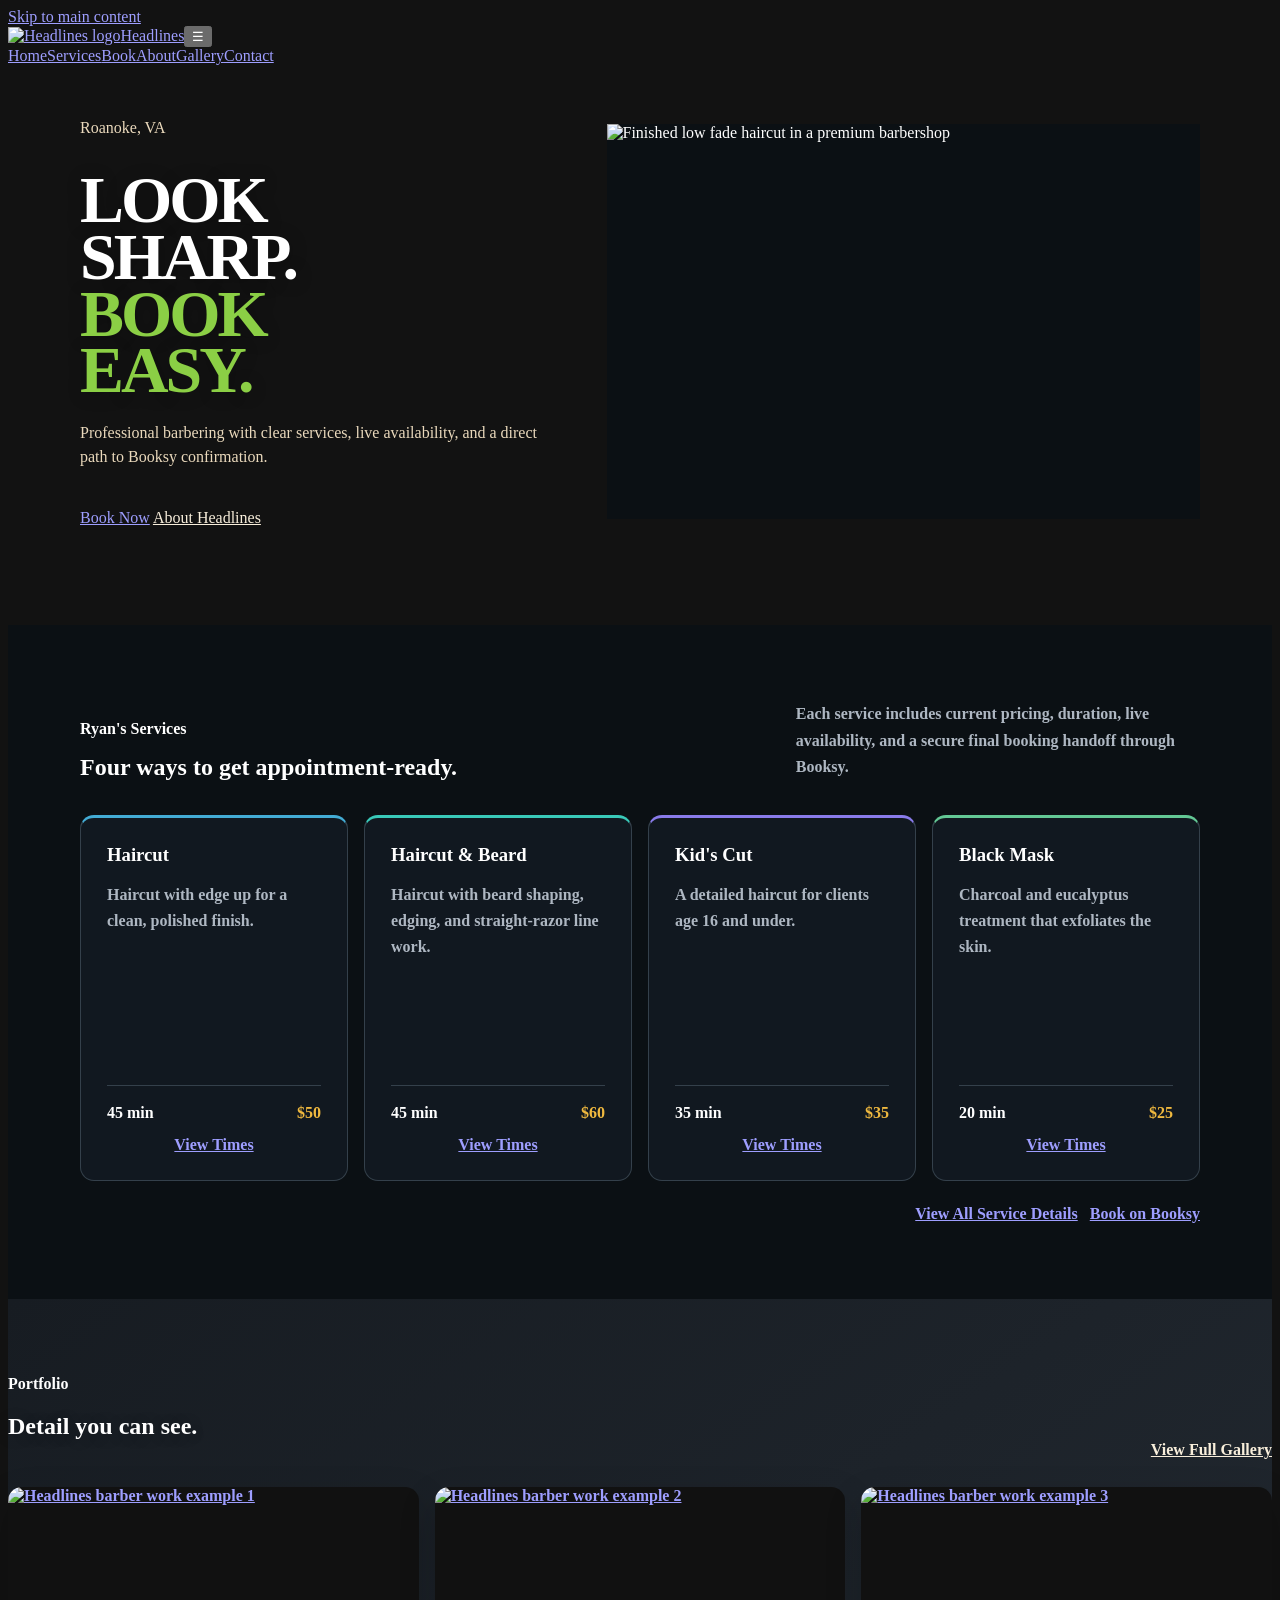
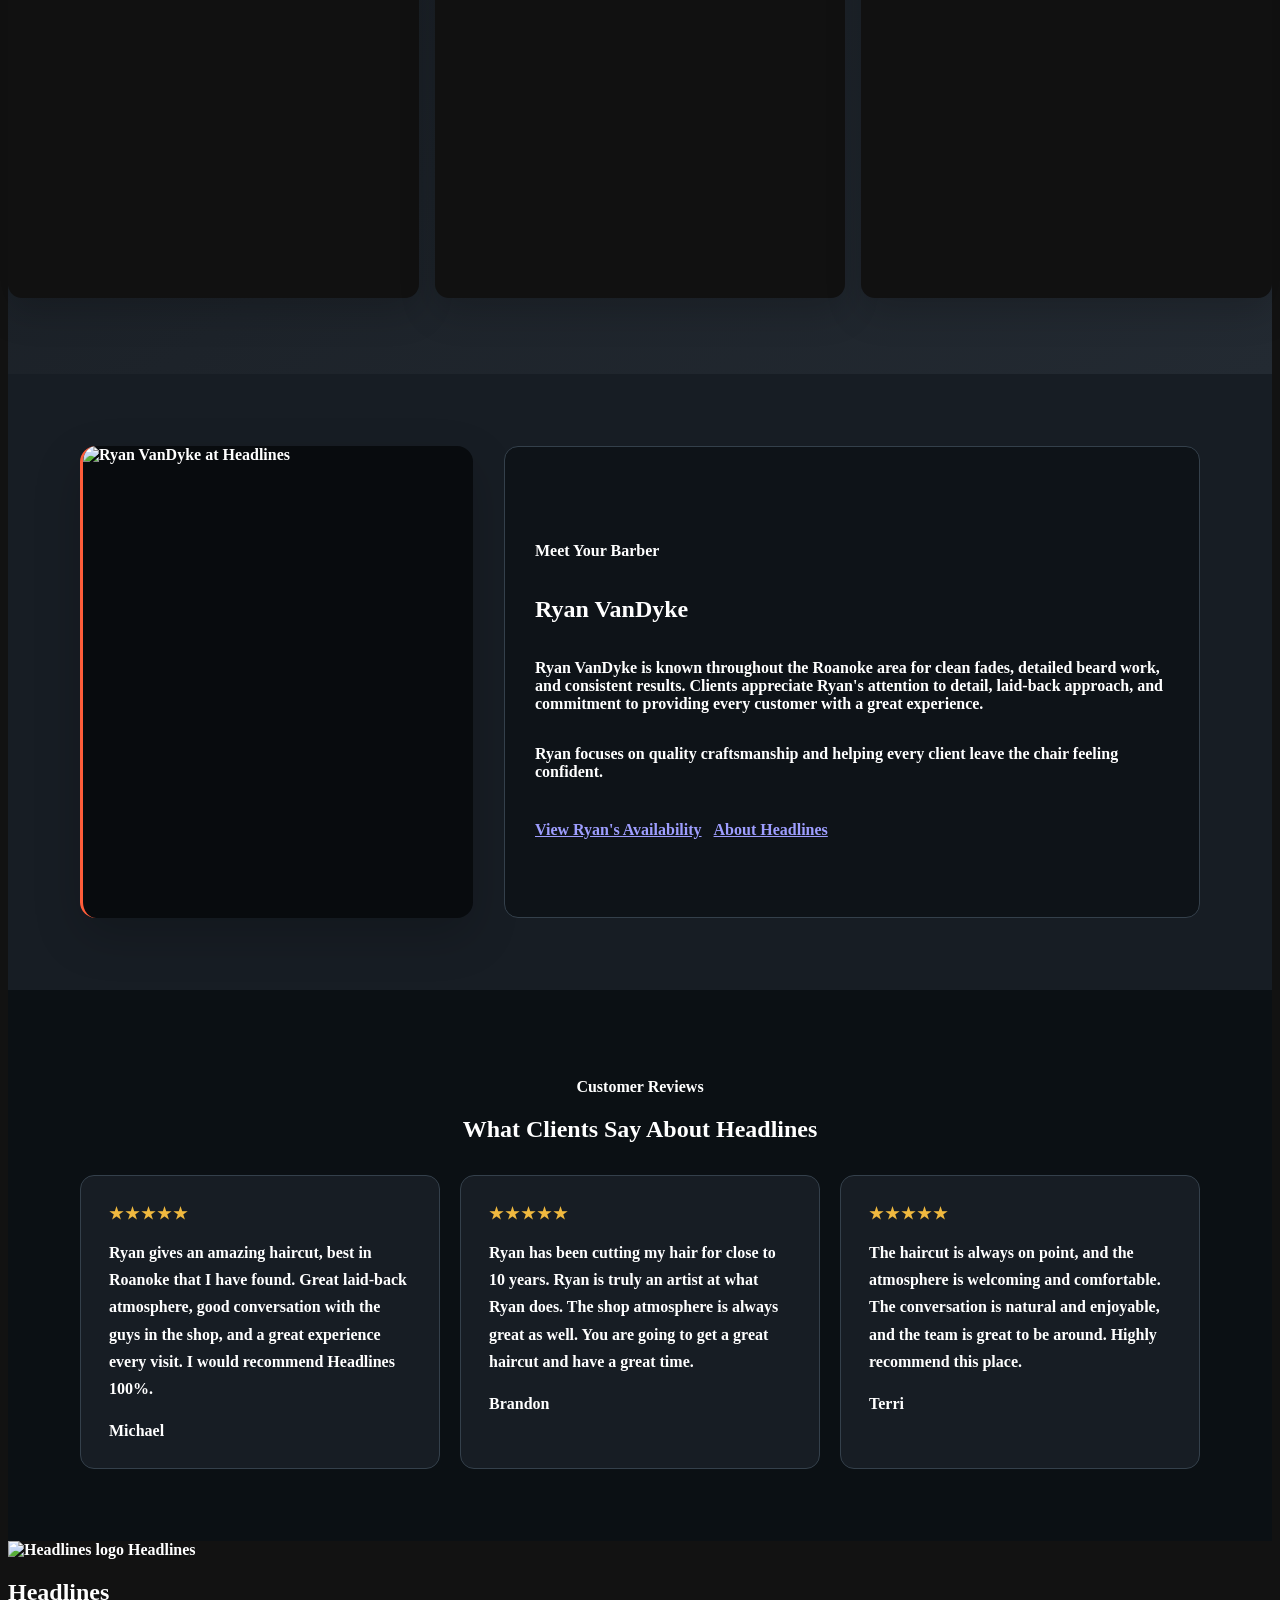
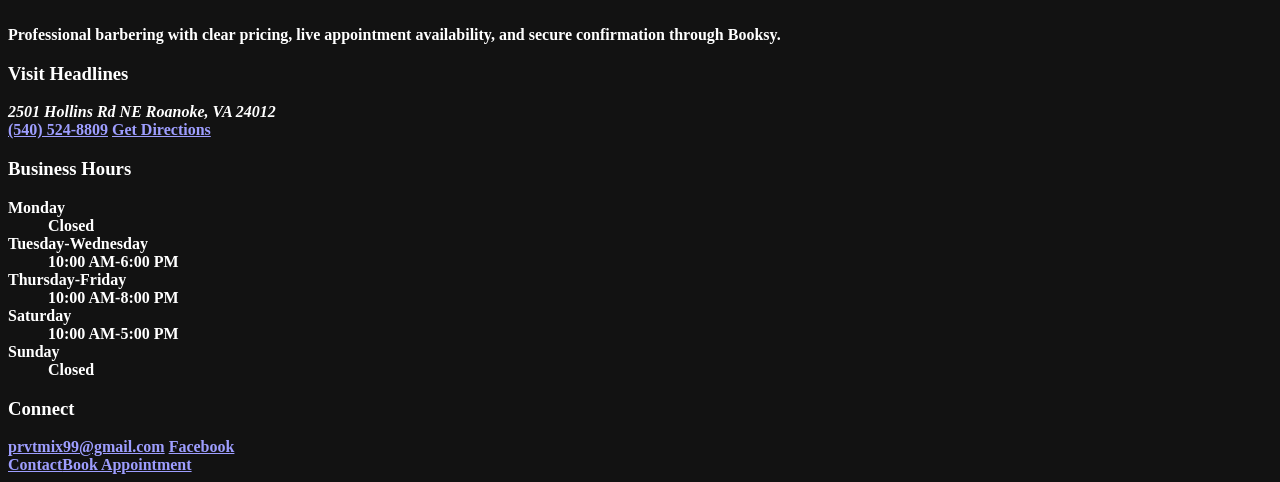
==== commit b033c21f: "Reduce homepage hero height" ====
--- a/public-site/index.html
+++ b/public-site/index.html
@@ -367,6 +367,108 @@
 }
 </style>
 
+
+<style id="headlines-home-hero-compact-v1">
+/* Compact desktop hero: preserve the two-column composition while revealing
+   the Services section sooner. */
+[data-headlines-home-hero-section] {
+  min-height: 0 !important;
+  padding-top: clamp(38px, 4vw, 64px) !important;
+  padding-bottom: clamp(42px, 4.5vw, 72px) !important;
+}
+
+[data-headlines-home-hero-inner] {
+  width: min(1120px, calc(100% - 40px)) !important;
+  max-width: 1120px !important;
+  min-height: 0 !important;
+  grid-template-columns: minmax(330px, 0.9fr) minmax(500px, 1.1fr) !important;
+  gap: clamp(34px, 3.2vw, 54px) !important;
+  align-items: center !important;
+}
+
+[data-headlines-home-hero-inner] > :first-child {
+  min-height: 0 !important;
+  padding-top: 0 !important;
+  padding-bottom: 0 !important;
+}
+
+[data-headlines-hero-heading] {
+  margin-top: 12px !important;
+  margin-bottom: 22px !important;
+  font-size: clamp(4rem, 5.15vw, 6.35rem) !important;
+  line-height: 0.86 !important;
+  letter-spacing: -0.045em !important;
+}
+
+[data-headlines-home-hero-section] p {
+  max-width: 31rem !important;
+  margin-top: 0 !important;
+  margin-bottom: 20px !important;
+  font-size: clamp(1rem, 1.05vw, 1.18rem) !important;
+  line-height: 1.5 !important;
+}
+
+[data-headlines-home-hero-section] [class*="actions"],
+[data-headlines-home-hero-section] [class*="buttons"] {
+  margin-top: 20px !important;
+}
+
+[data-headlines-ai-hero-frame] {
+  width: min(100%, 620px) !important;
+  max-width: 620px !important;
+  min-height: 0 !important;
+  height: auto !important;
+  margin-right: 0 !important;
+  margin-left: auto !important;
+  aspect-ratio: 3 / 2 !important;
+}
+
+[data-headlines-ai-hero] {
+  width: 100% !important;
+  height: 100% !important;
+  min-height: 0 !important;
+  aspect-ratio: 3 / 2 !important;
+  object-fit: contain !important;
+}
+
+@media (max-width: 1100px) {
+  [data-headlines-home-hero-inner] {
+    grid-template-columns: minmax(300px, 0.9fr) minmax(440px, 1.1fr) !important;
+  }
+
+  [data-headlines-hero-heading] {
+    font-size: clamp(3.7rem, 6.5vw, 5.6rem) !important;
+  }
+}
+
+@media (max-width: 900px) {
+  [data-headlines-home-hero-section] {
+    padding-top: 36px !important;
+    padding-bottom: 44px !important;
+  }
+
+  [data-headlines-home-hero-inner] {
+    width: min(100% - 28px, 760px) !important;
+    grid-template-columns: 1fr !important;
+    gap: 30px !important;
+  }
+
+  [data-headlines-ai-hero-frame] {
+    width: 100% !important;
+    max-width: 760px !important;
+    margin-right: auto !important;
+    margin-left: auto !important;
+  }
+}
+
+@media (max-width: 520px) {
+  [data-headlines-hero-heading] {
+    font-size: clamp(3.1rem, 15vw, 4.5rem) !important;
+    line-height: 0.9 !important;
+  }
+}
+</style>
+
 </head>
 <body class="pp-homepage">
   <a class="pp-skip-link" href="#main-content">Skip to main content</a>
@@ -426,7 +528,7 @@
     </article></div>
     <div class="pp-home-services-actions">
       <a class="pp-button pp-button-secondary" href="/services.html">View All Service Details</a>
-      <a class="pp-button pp-button-primary" href="https://booksy.com/en-us/94095_headlines_barber-shop_134579_roanoke" target="_blank" rel="noopener noreferrer">Book on Booksy</a>
+      <a class="pp-button pp-button-primary" href="https://booksy.com/en-us/94095_headlines_barber-shop_134579_roanoke" target="_blank" rel="noopener noreferrer" data-booksy-widget-launch>Book on Booksy</a>
     </div>
   </div>
 </section>
@@ -750,5 +852,40 @@
 </script>
 
   <script src="/assets/js/config/headlines-services.js?v=1"></script>
+
+<script type="text/javascript" src="https://booksy.com/widget/code.js?id=94095&amp;country=us&amp;lang=en"></script>
+<script id="headlines-booksy-widget-v1">
+(() => {
+  "use strict";
+  const fallback = "https://booksy.com/en-us/94095_headlines_barber-shop_134579_roanoke";
+
+  function launch(event) {
+    const trigger = event.currentTarget;
+
+    /* Booksy's official code owns the widget experience. Try common widget
+       launch controls exposed by the script and retain the profile fallback. */
+    const candidates = [
+      document.querySelector("[data-booksy-widget-button]"),
+      document.querySelector(".booksy-widget-button"),
+      document.querySelector("[class*='booksy'][class*='button']")
+    ].filter(Boolean).filter(candidate => candidate !== trigger);
+
+    if (candidates.length) {
+      event.preventDefault();
+      candidates[0].click();
+      return;
+    }
+
+    /* The official script may decorate the original anchor after loading.
+       If not, the normal href opens the Headlines Booksy profile. */
+    if (!trigger.href) trigger.href = fallback;
+  }
+
+  document.querySelectorAll("[data-booksy-widget-launch]").forEach(trigger => {
+    trigger.addEventListener("click", launch);
+  });
+})();
+</script>
+
 </body>
 </html>
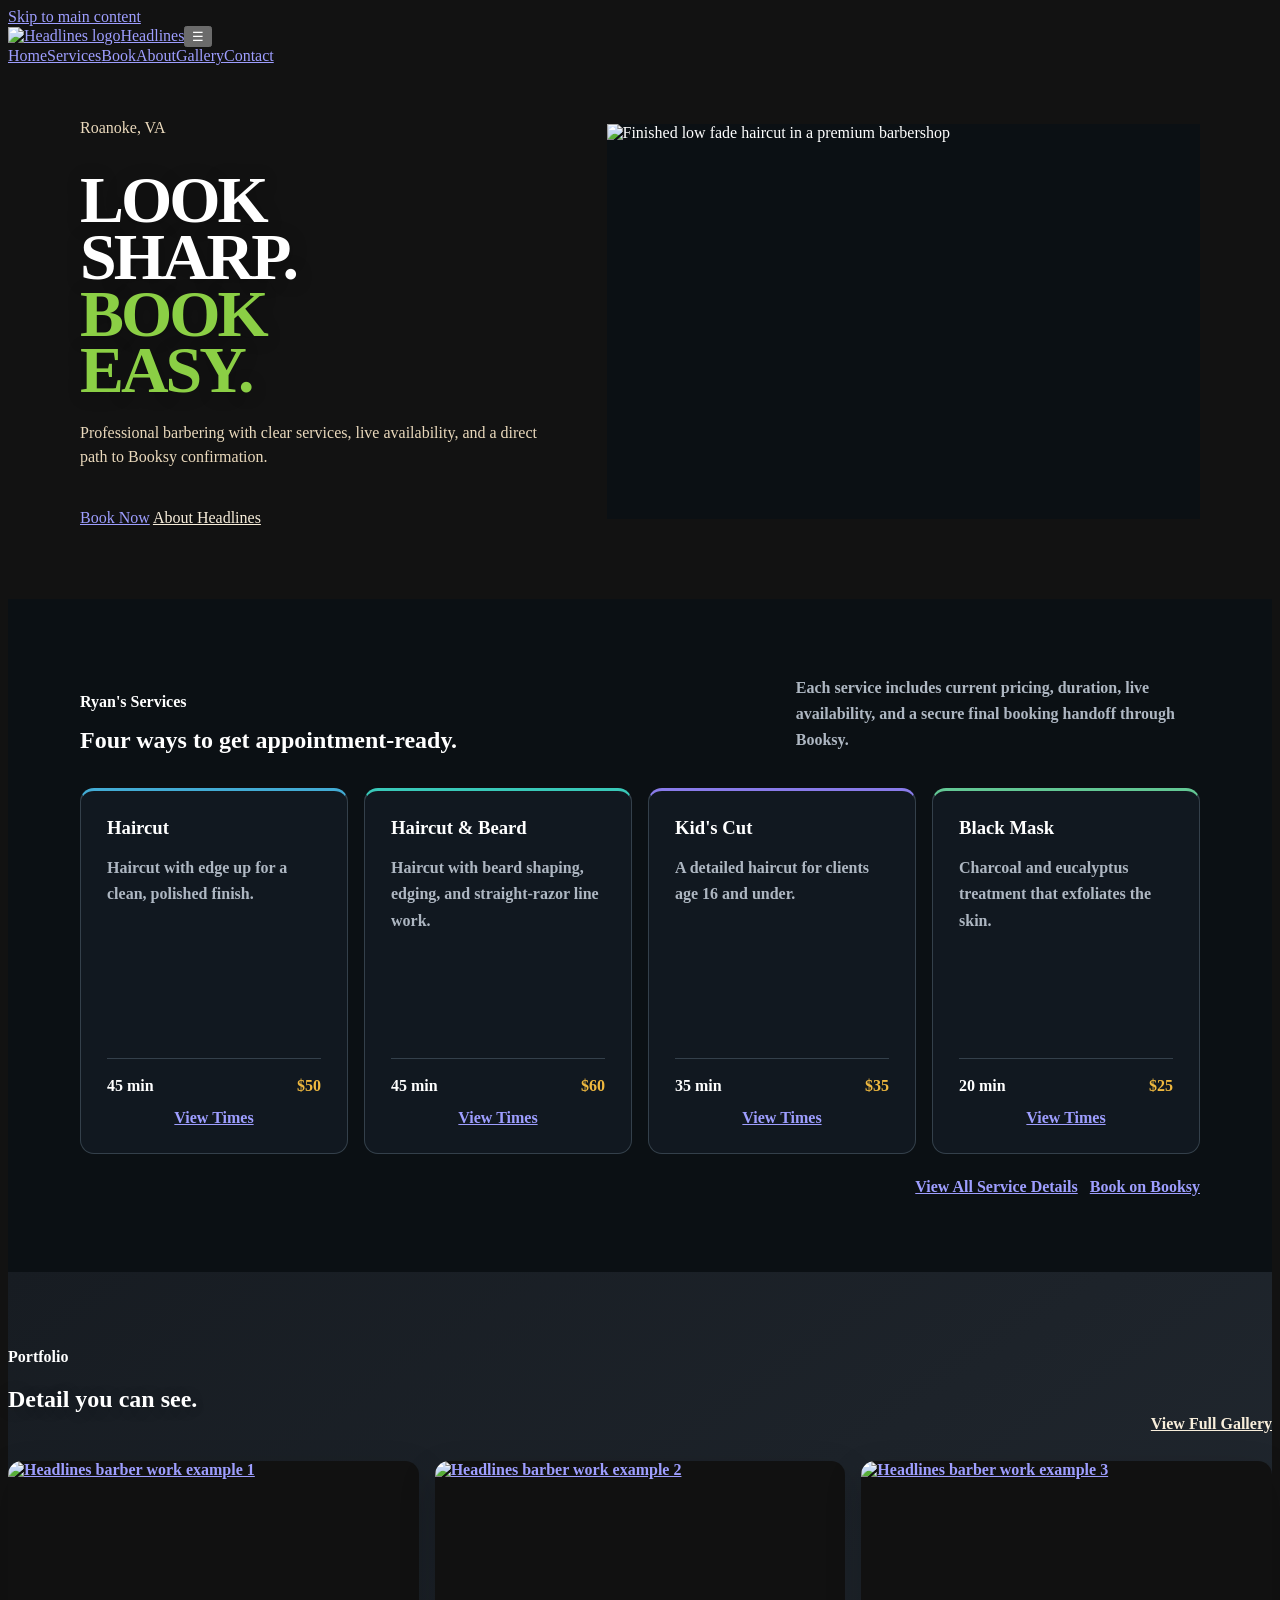
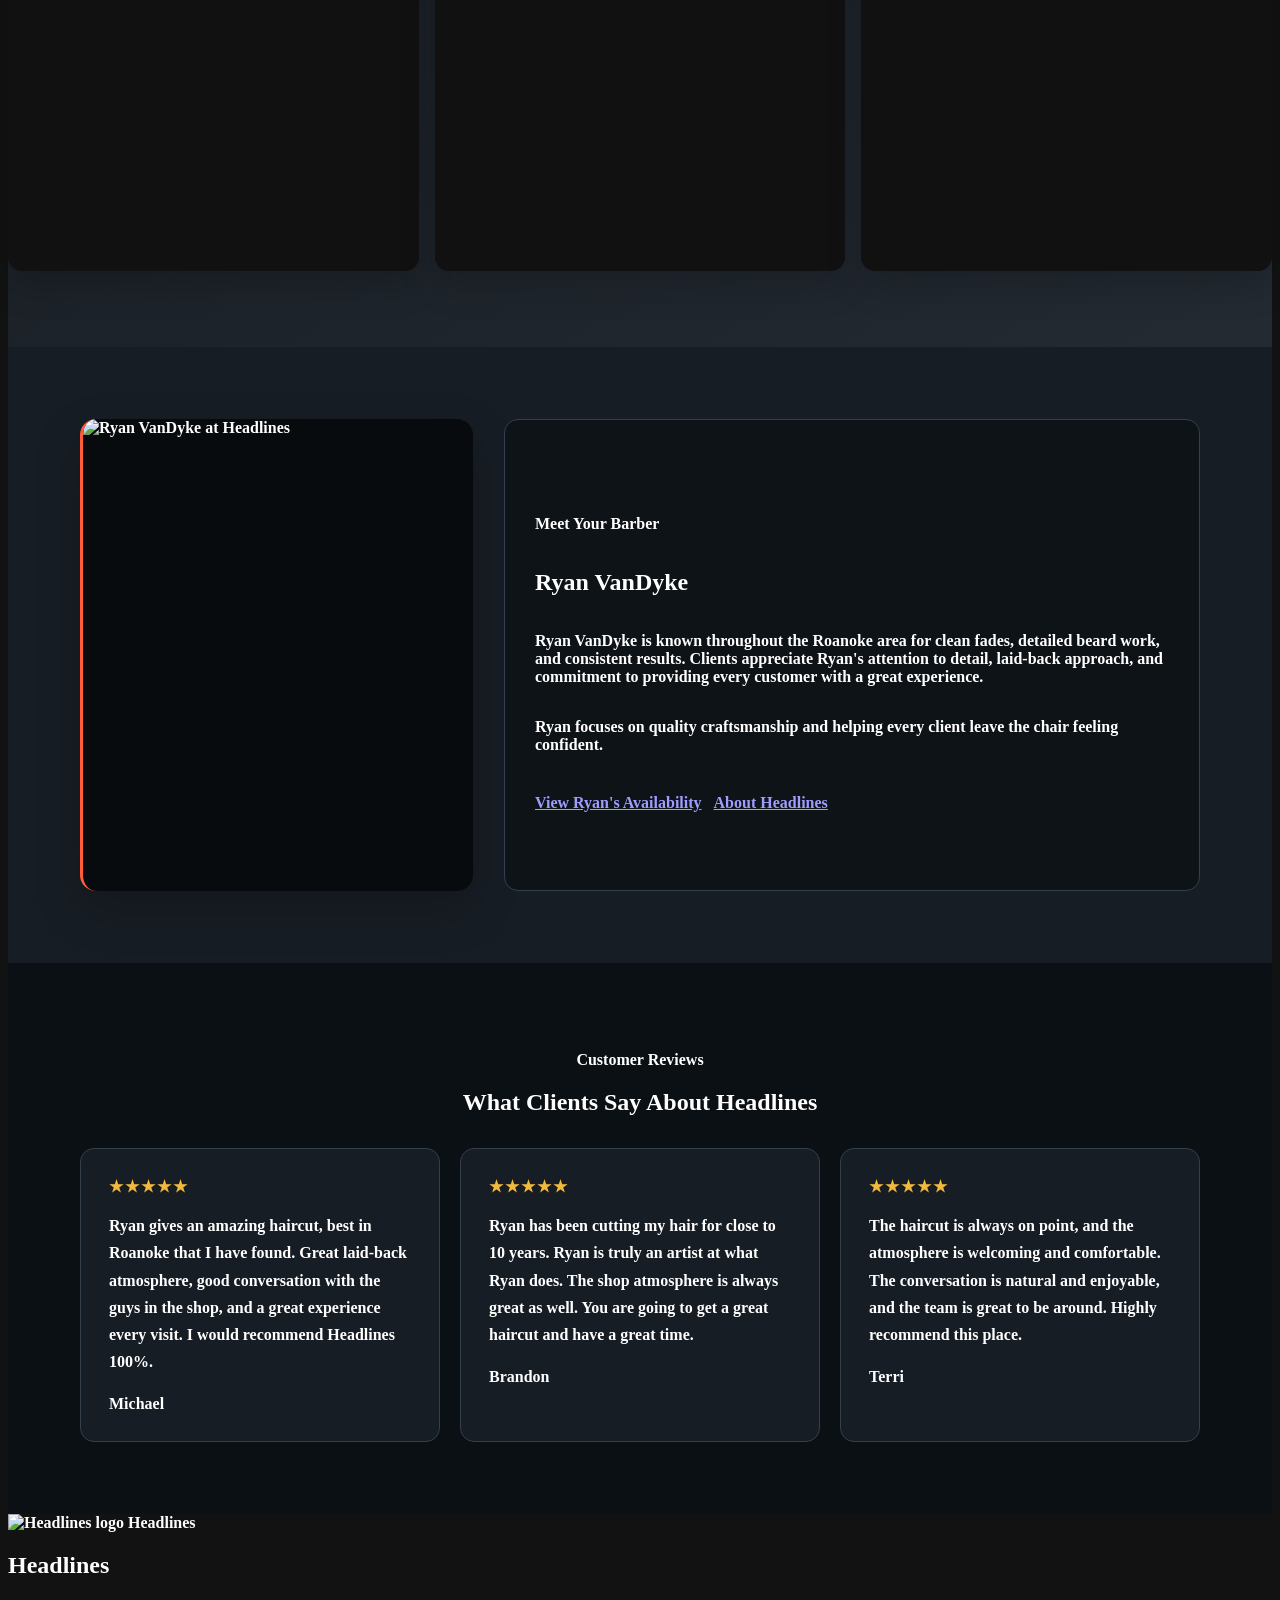
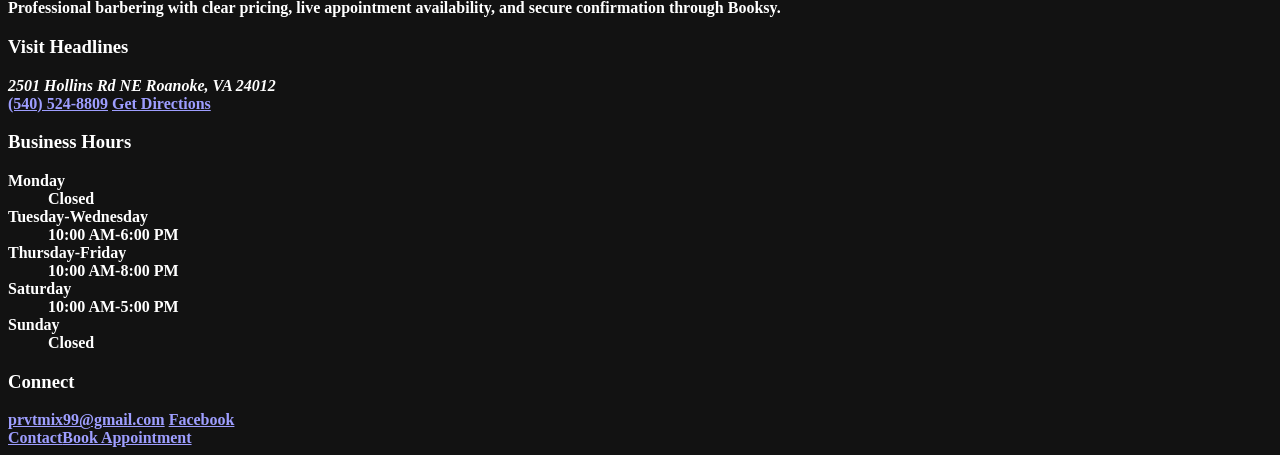
==== commit a7ceebd0: "Reduce space below homepage hero actions" ====
--- a/public-site/index.html
+++ b/public-site/index.html
@@ -465,6 +465,30 @@
   [data-headlines-hero-heading] {
     font-size: clamp(3.1rem, 15vw, 4.5rem) !important;
     line-height: 0.9 !important;
+  }
+}
+</style>
+
+
+<style id="headlines-home-hero-bottom-space-v1">
+/* Reduce only the unused area below Book Now and About Headlines. */
+[data-headlines-home-hero-section] {
+  padding-bottom: clamp(22px, 2.4vw, 38px) !important;
+}
+
+[data-headlines-home-hero-inner] {
+  margin-bottom: 0 !important;
+  padding-bottom: 0 !important;
+}
+
+[data-headlines-home-hero-inner] > :first-child,
+[data-headlines-ai-hero-frame] {
+  margin-bottom: 0 !important;
+}
+
+@media (max-width: 900px) {
+  [data-headlines-home-hero-section] {
+    padding-bottom: 30px !important;
   }
 }
 </style>
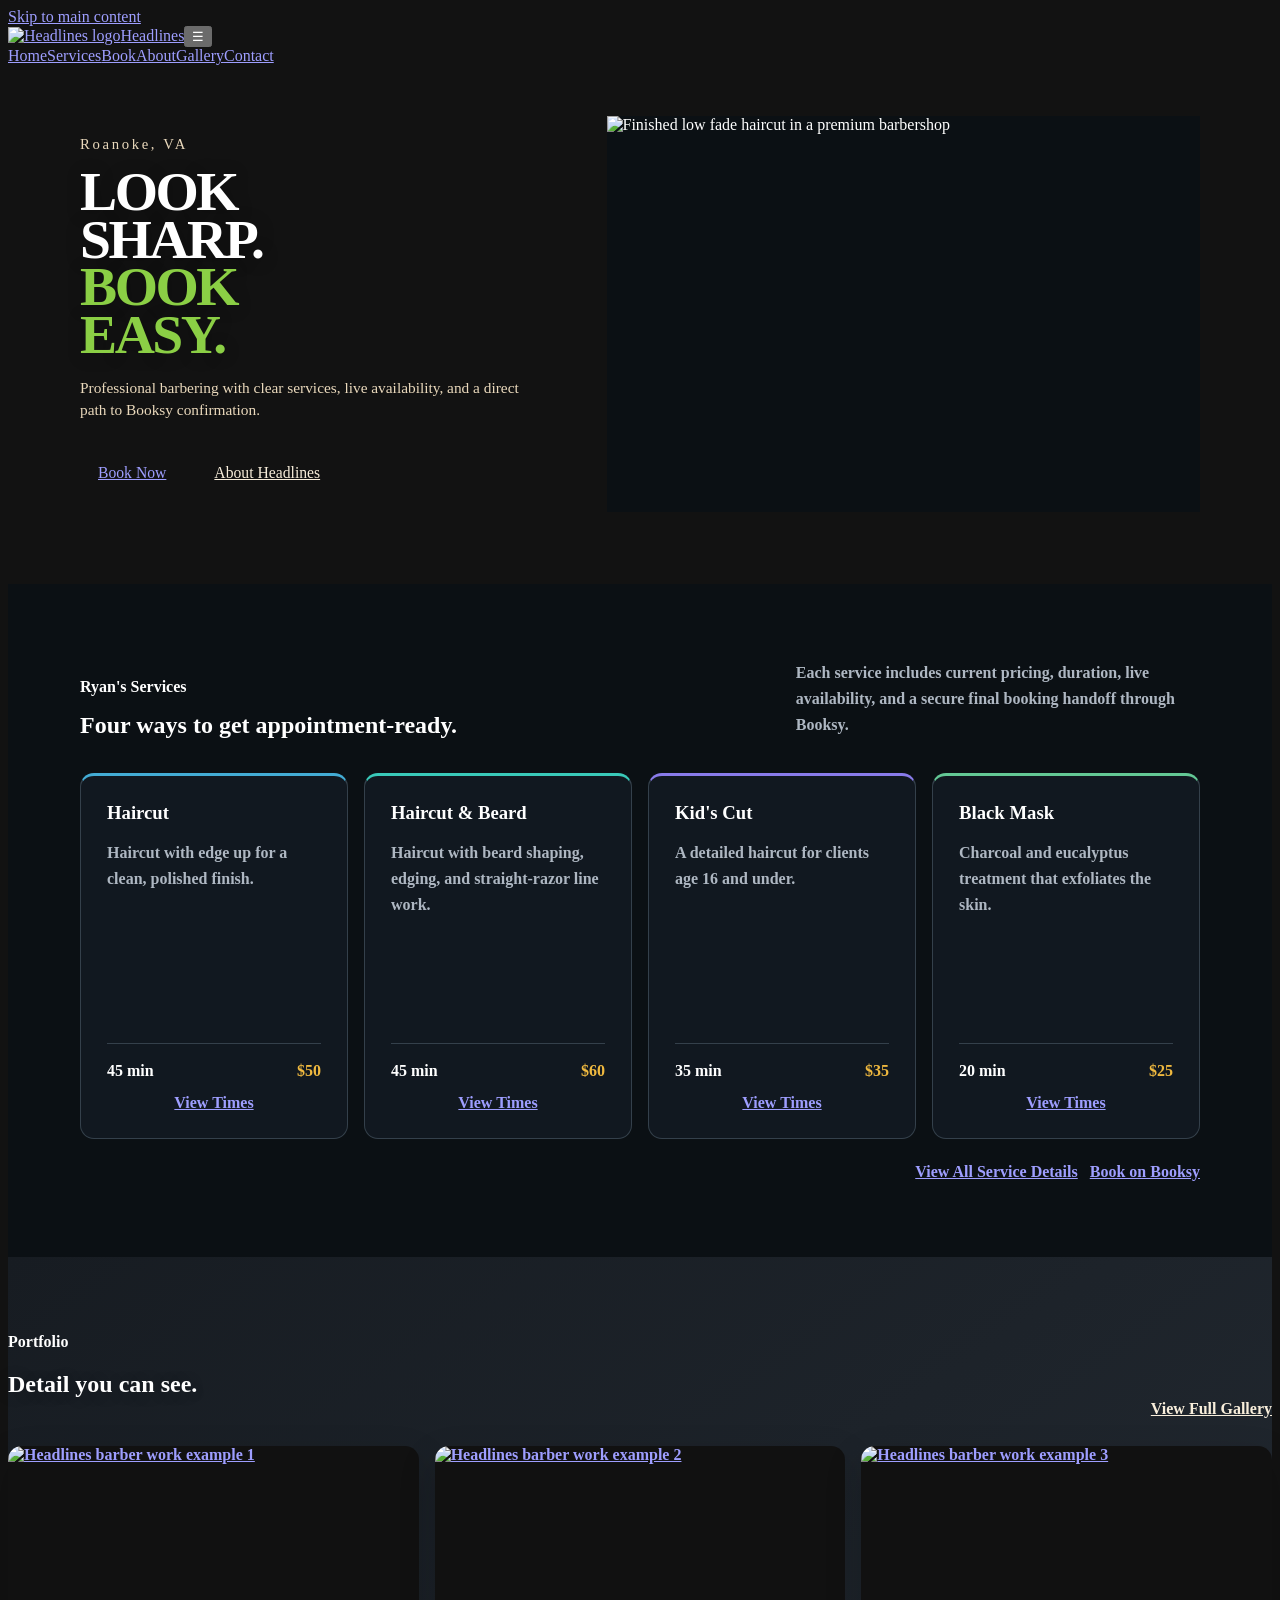
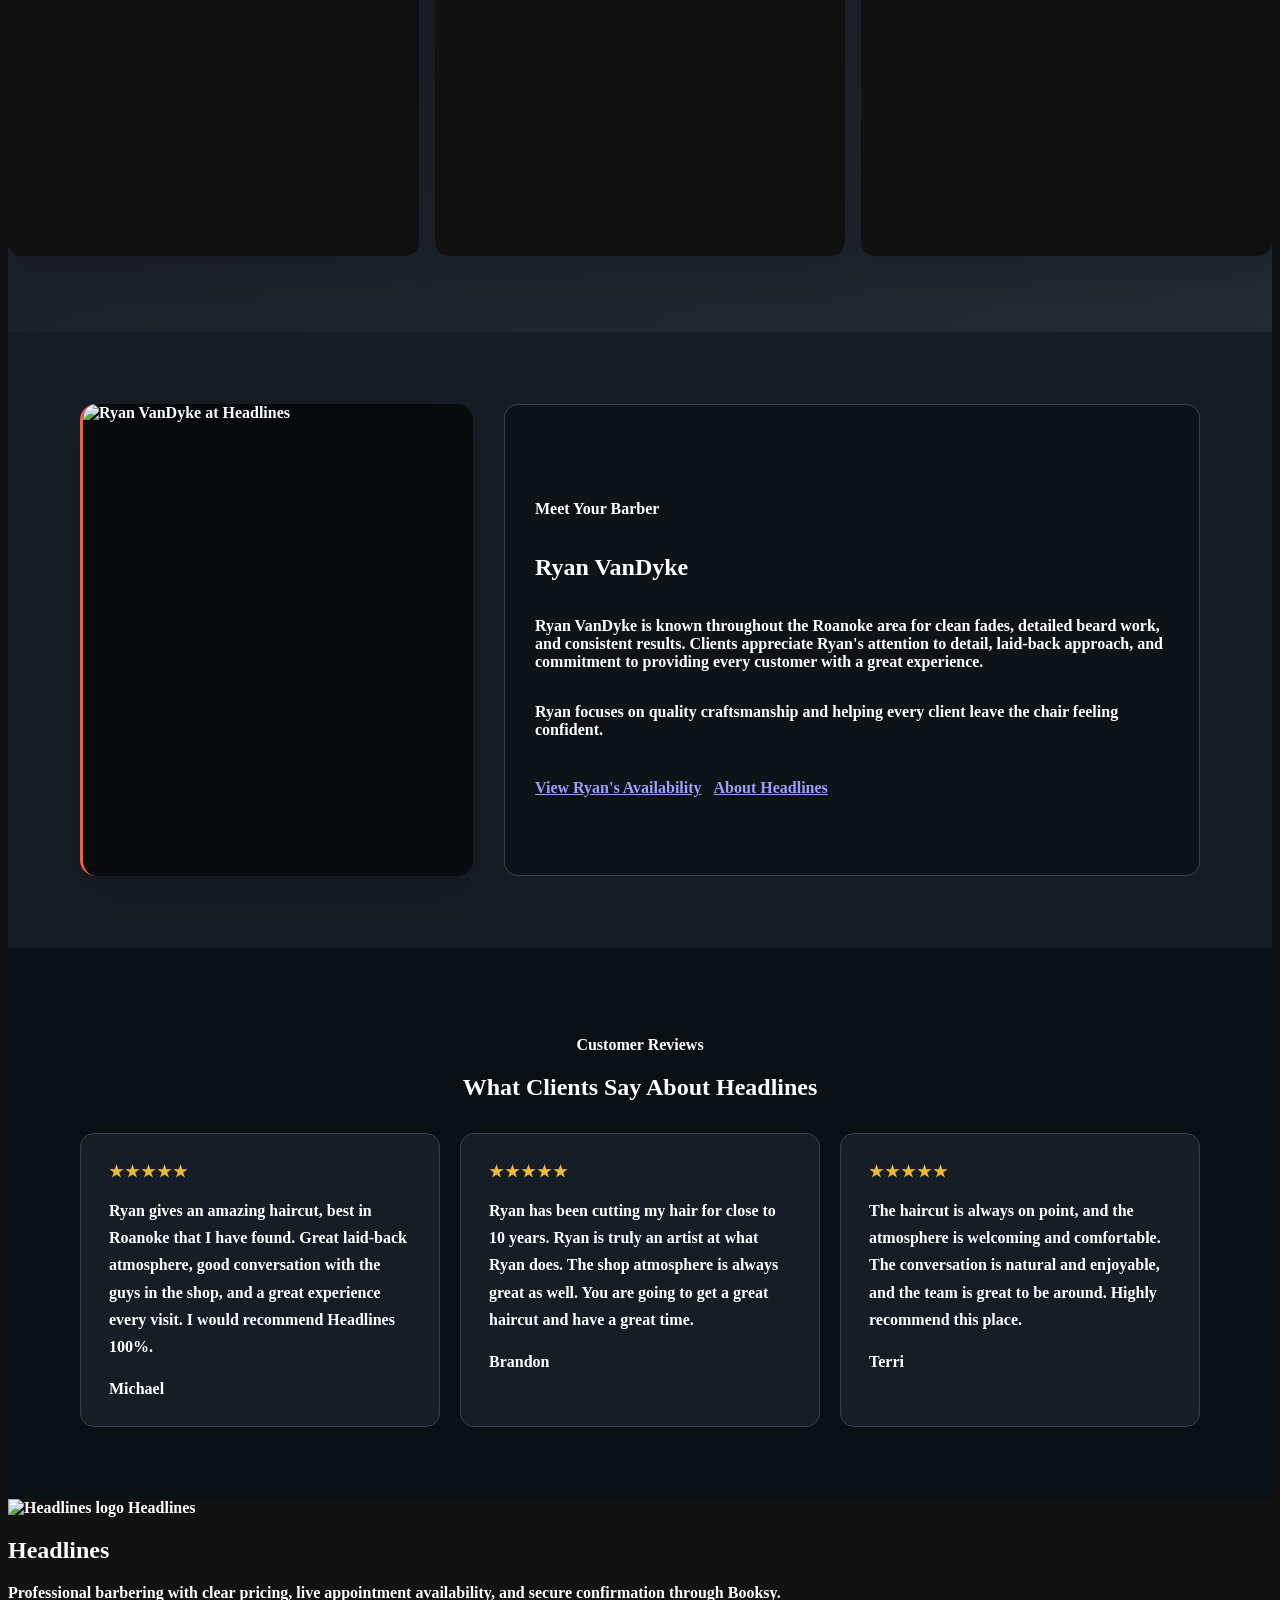
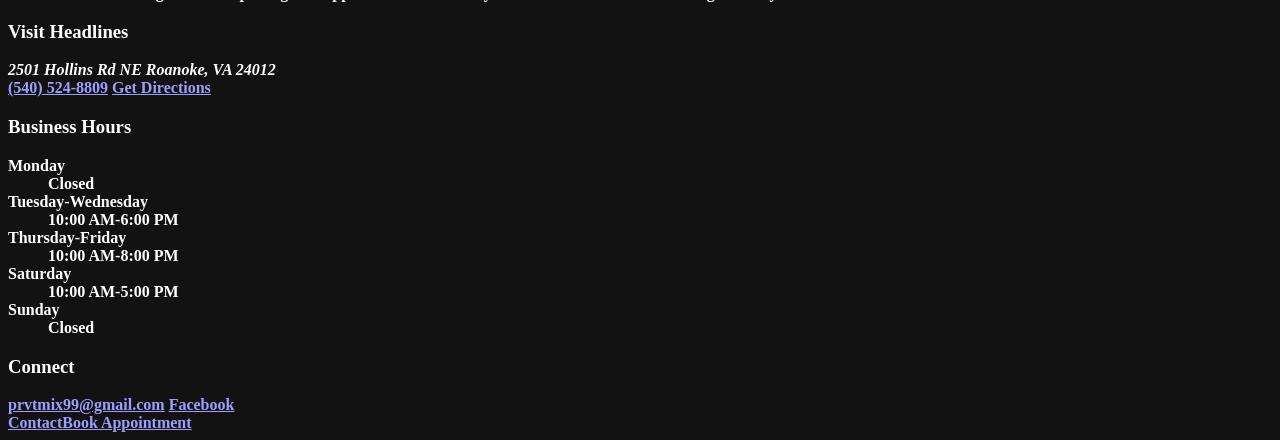
==== commit c7ae2f8d: "Fit homepage hero content beside photo" ====
--- a/public-site/index.html
+++ b/public-site/index.html
@@ -489,6 +489,101 @@
 @media (max-width: 900px) {
   [data-headlines-home-hero-section] {
     padding-bottom: 30px !important;
+  }
+}
+</style>
+
+
+<style id="headlines-home-hero-fit-photo-v1">
+/* Fit location, headline, copy, and actions within the adjacent photo height. */
+[data-headlines-home-hero-inner] {
+  align-items: center !important;
+}
+
+[data-headlines-home-hero-inner] > :first-child {
+  display: flex !important;
+  flex-direction: column !important;
+  justify-content: center !important;
+  min-height: 0 !important;
+  height: auto !important;
+  padding-top: 0 !important;
+  padding-bottom: 0 !important;
+}
+
+[data-headlines-home-hero-section] .pp-kicker,
+[data-headlines-home-hero-section] [class*="kicker"] {
+  margin-top: 0 !important;
+  margin-bottom: 12px !important;
+  font-size: 0.92rem !important;
+  letter-spacing: 0.18em !important;
+}
+
+[data-headlines-hero-heading] {
+  margin-top: 0 !important;
+  margin-bottom: 18px !important;
+  font-size: clamp(3.45rem, 4.35vw, 5.35rem) !important;
+  line-height: 0.86 !important;
+  letter-spacing: -0.045em !important;
+}
+
+[data-headlines-hero-heading] .pp-hero-heading-white,
+[data-headlines-hero-heading] .pp-hero-heading-green {
+  display: block !important;
+  line-height: inherit !important;
+}
+
+[data-headlines-home-hero-section] p {
+  max-width: 29rem !important;
+  margin-top: 0 !important;
+  margin-bottom: 16px !important;
+  font-size: clamp(0.96rem, 0.98vw, 1.08rem) !important;
+  line-height: 1.45 !important;
+}
+
+[data-headlines-home-hero-section] [class*="actions"],
+[data-headlines-home-hero-section] [class*="buttons"] {
+  display: flex !important;
+  flex-wrap: wrap !important;
+  gap: 12px !important;
+  margin-top: 14px !important;
+  margin-bottom: 0 !important;
+}
+
+[data-headlines-home-hero-section] [class*="actions"] a,
+[data-headlines-home-hero-section] [class*="buttons"] a,
+[data-headlines-home-hero-section] .pp-button {
+  padding: 12px 18px !important;
+  font-size: 0.98rem !important;
+}
+
+[data-headlines-ai-hero-frame] {
+  align-self: center !important;
+}
+
+@media (min-width: 901px) {
+  [data-headlines-home-hero-inner] > :first-child {
+    max-height: 620px !important;
+  }
+}
+
+@media (max-width: 1100px) {
+  [data-headlines-hero-heading] {
+    font-size: clamp(3.25rem, 5.4vw, 4.8rem) !important;
+  }
+}
+
+@media (max-width: 900px) {
+  [data-headlines-home-hero-inner] > :first-child {
+    max-height: none !important;
+  }
+
+  [data-headlines-hero-heading] {
+    font-size: clamp(3.2rem, 13vw, 4.9rem) !important;
+    line-height: 0.9 !important;
+  }
+
+  [data-headlines-home-hero-section] p {
+    max-width: 100% !important;
   }
 }
 </style>
